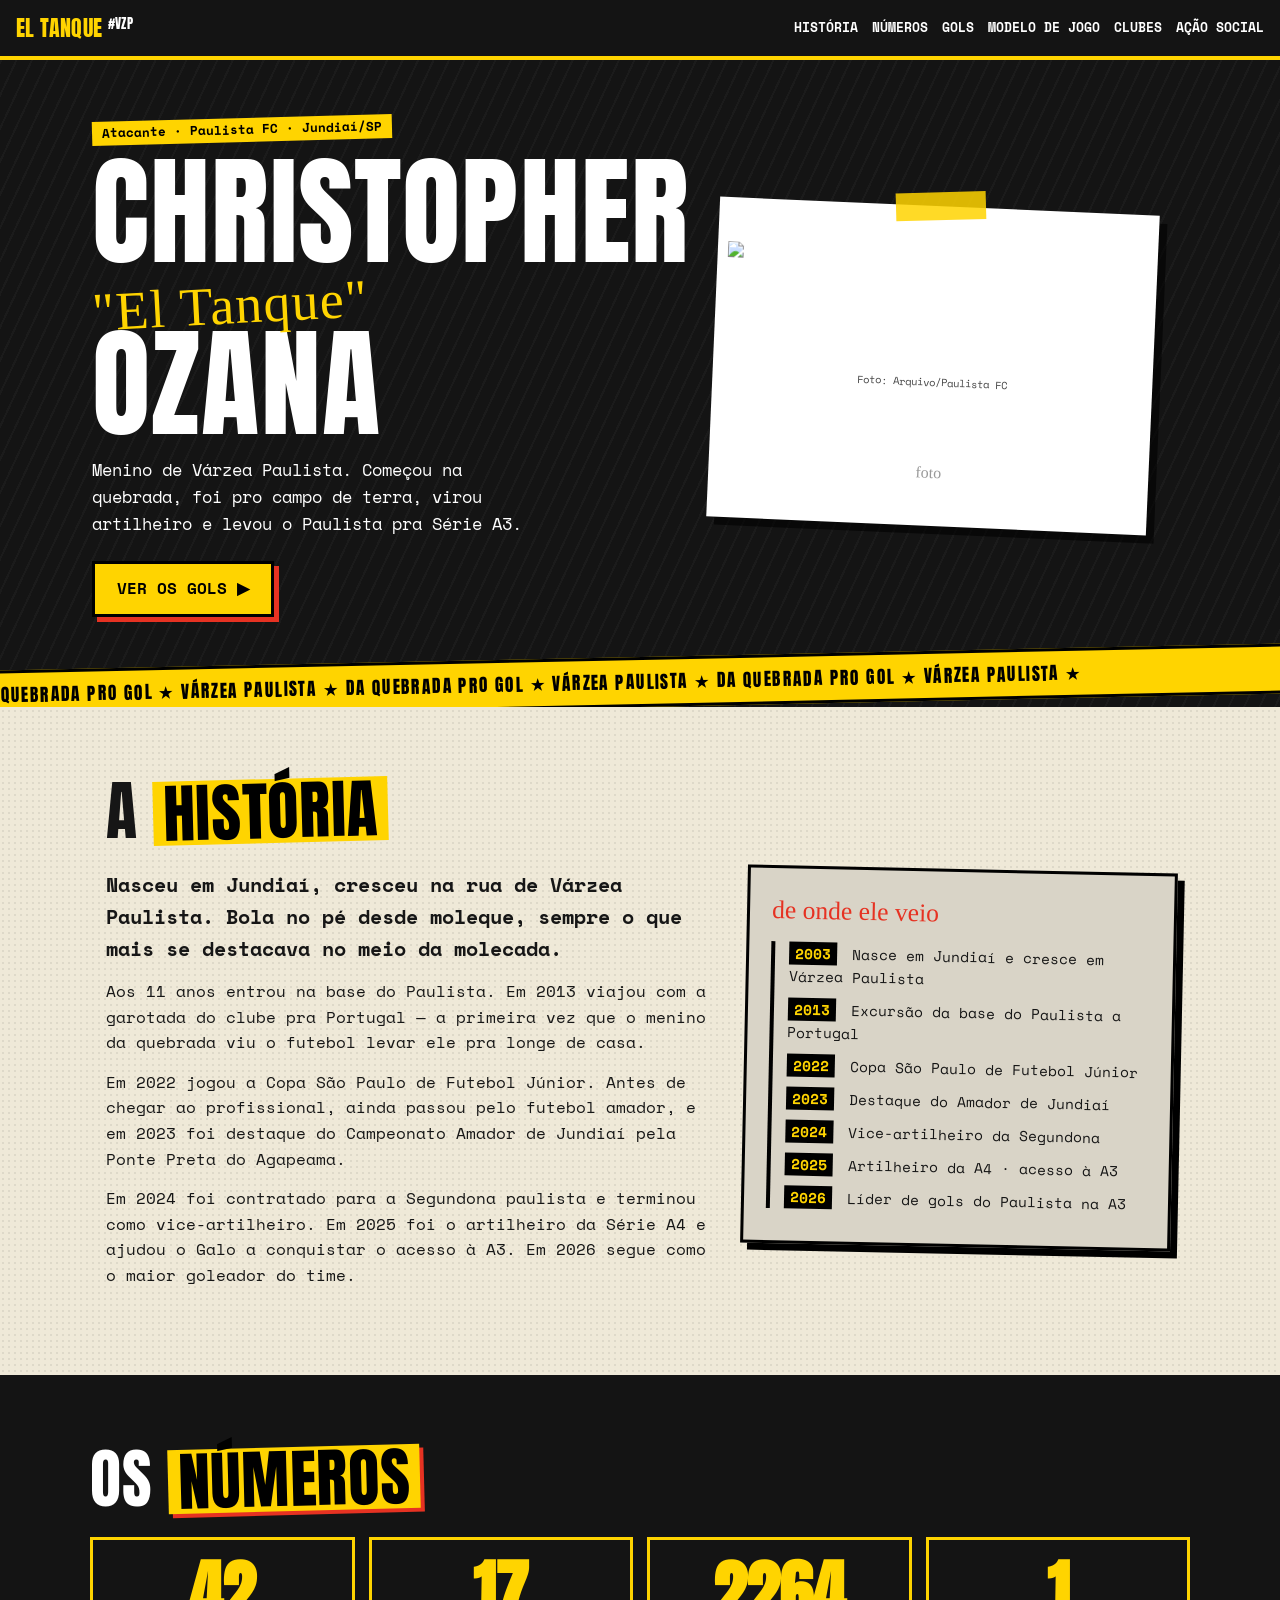
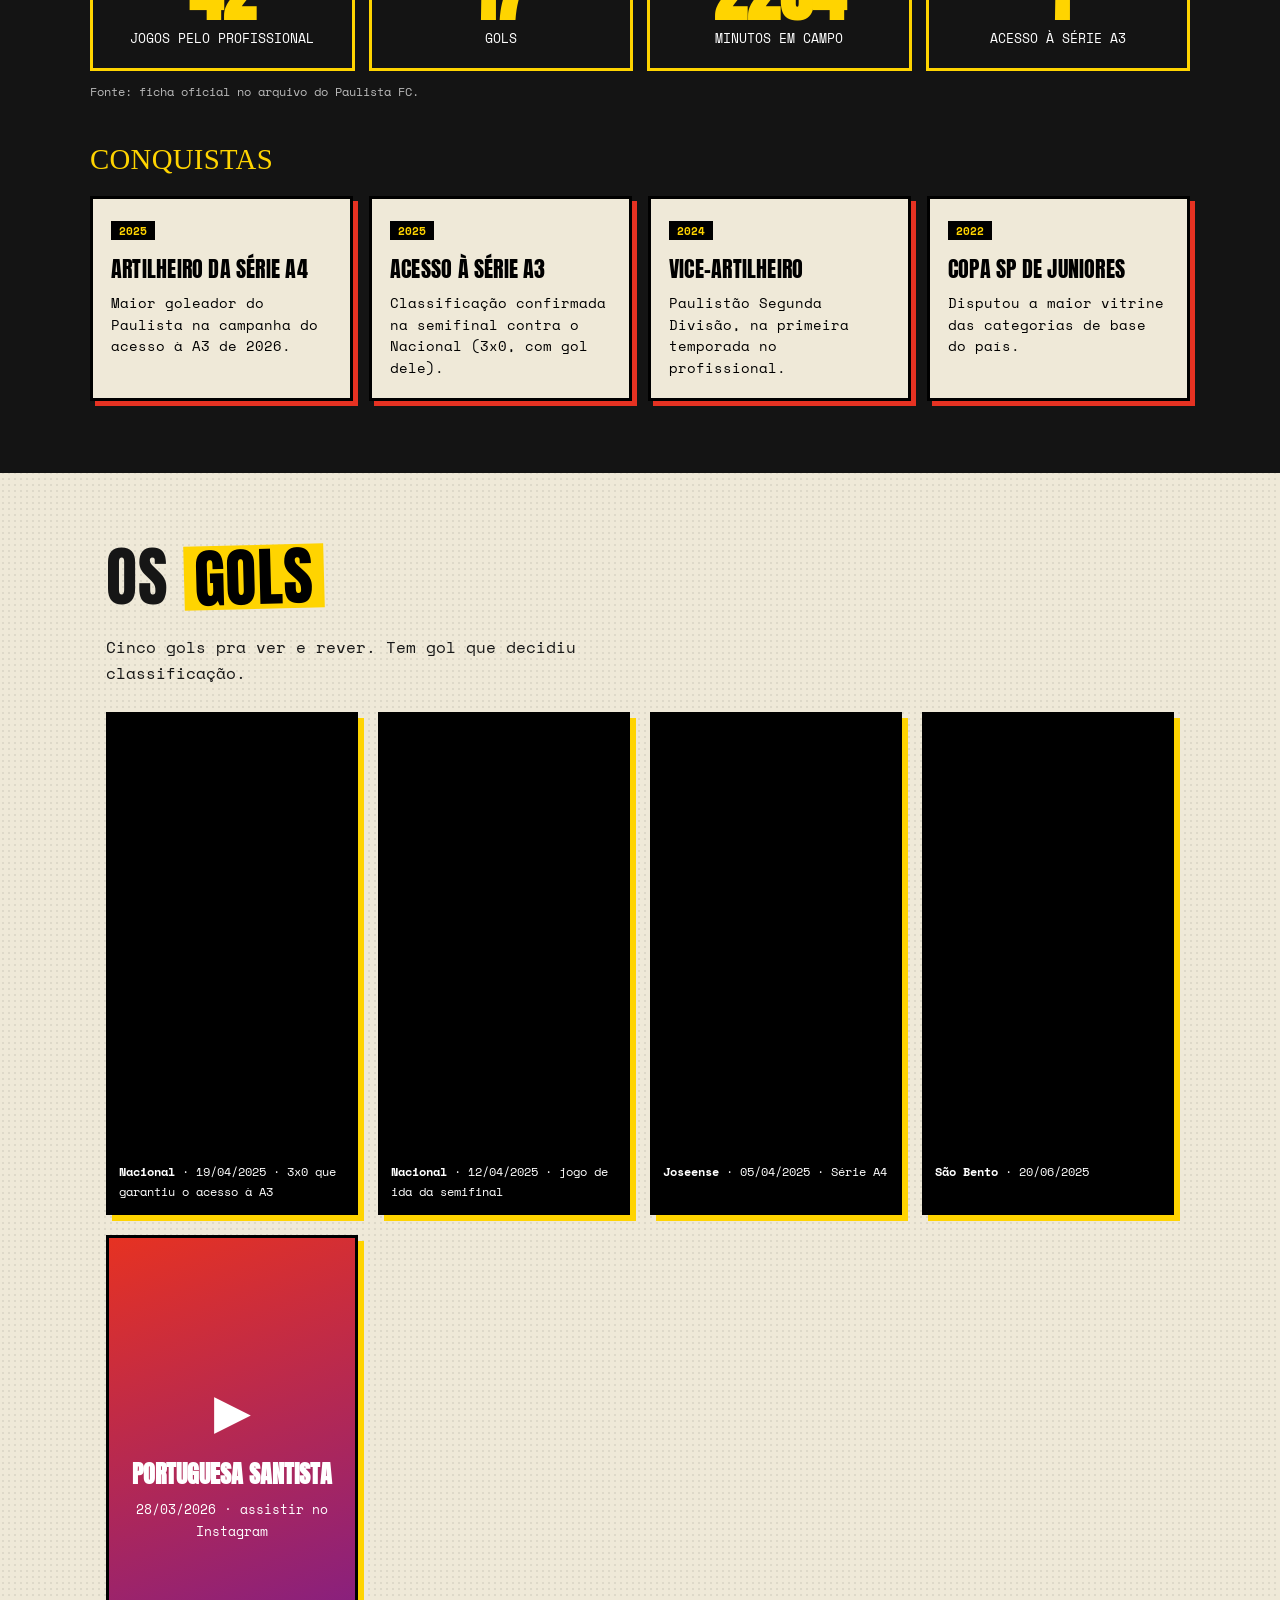
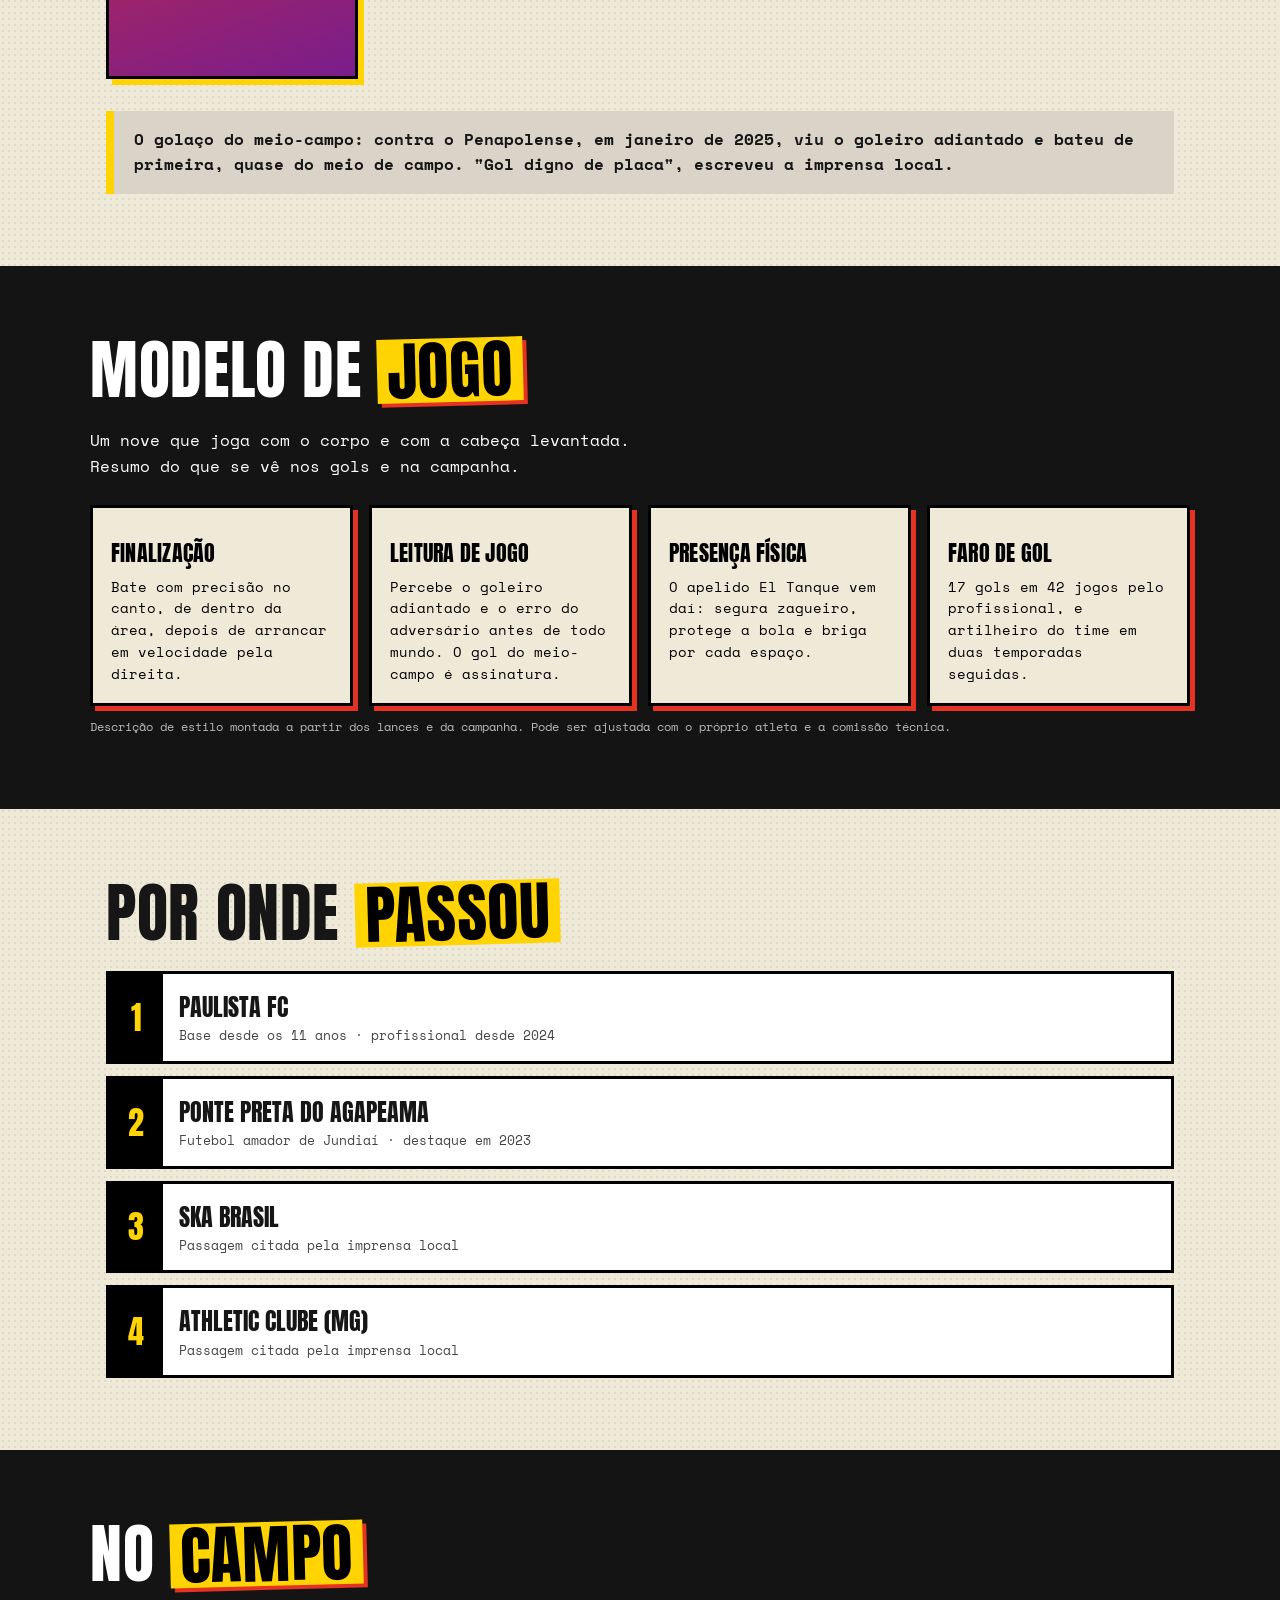
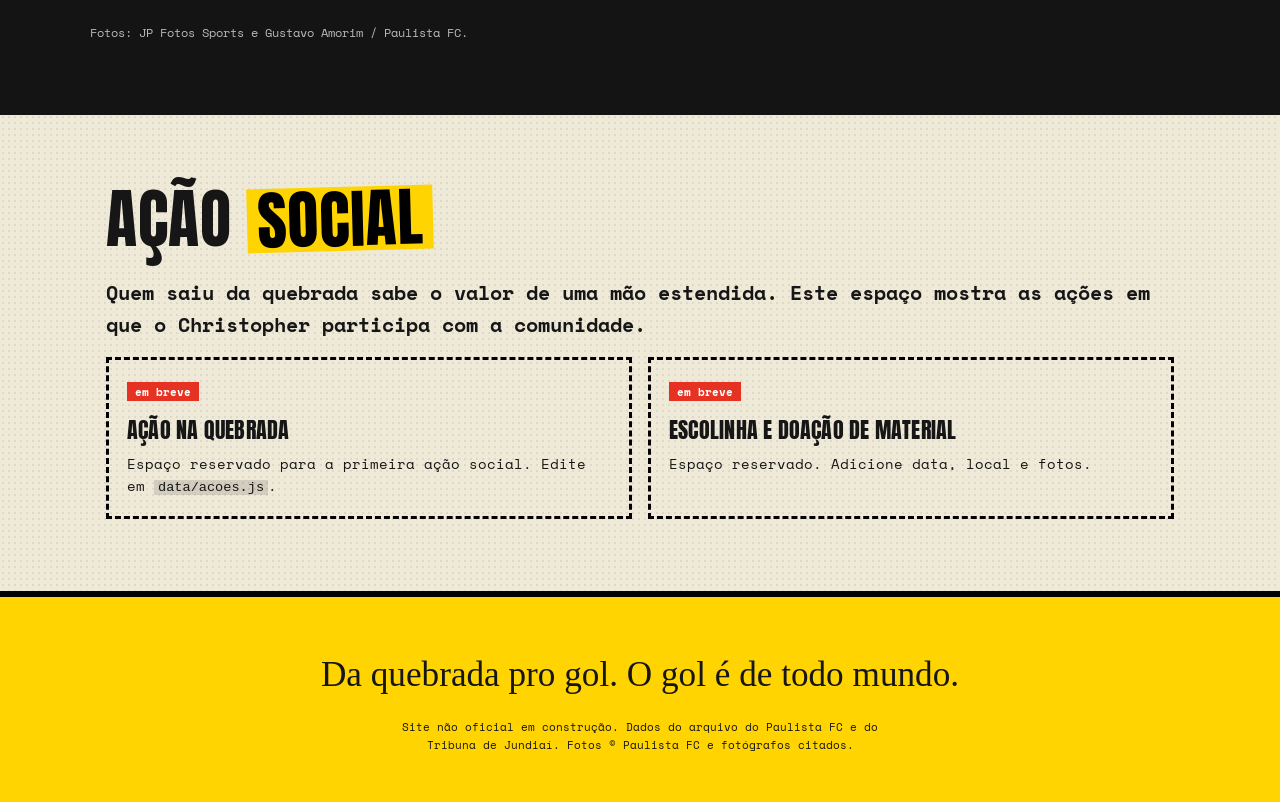
==== index.html @ 877071af "Site do Christopher El Tanque Ozana Co-Authored-By: Claude Sonnet 5.5 <noreply@anthropic.com>" ====
<!doctype html>
<html lang="pt-BR">
<head>
<meta charset="utf-8">
<meta name="viewport" content="width=device-width, initial-scale=1">
<title>Christopher "El Tanque" Ozana | Atacante do Paulista FC</title>
<meta name="description" content="Christopher Henrique Ozana, o El Tanque. Criado em Várzea Paulista, artilheiro do Paulista FC. Da quebrada pro profissional.">
<link rel="preconnect" href="https://fonts.googleapis.com">
<link rel="preconnect" href="https://fonts.gstatic.com" crossorigin>
<link href="https://fonts.googleapis.com/css2?family=Anton&family=Permanent+Marker&family=Space+Mono:wght@400;700&display=swap" rel="stylesheet">
<link rel="stylesheet" href="style.css">
</head>
<body>

<header class="nav">
  <a href="#topo" class="logo">EL TANQUE<span>#VZP</span></a>
  <nav>
    <a href="#historia">História</a>
    <a href="#numeros">Números</a>
    <a href="#gols">Gols</a>
    <a href="#jogo">Modelo de jogo</a>
    <a href="#clubes">Clubes</a>
    <a href="#social">Ação social</a>
  </nav>
</header>

<main id="topo">

<section class="hero">
  <div class="hero-txt">
    <p class="tag">Atacante · Paulista FC · Jundiaí/SP</p>
    <h1><span>Christopher</span><em>"El Tanque"</em><span>Ozana</span></h1>
    <p class="lead">Menino de Várzea Paulista. Começou na quebrada, foi pro campo de terra, virou artilheiro e levou o Paulista pra Série A3.</p>
    <a class="btn" href="#gols">Ver os gols ▶</a>
  </div>
  <figure class="hero-img">
    <img src="https://pub-e25fdf6abf634a238ada18f781b71621.r2.dev/jogadores/1785713782309-5dec1a4c38c7.webp" alt="Christopher Ozana, atacante do Paulista FC" onerror="this.closest('figure').classList.add('noimg')">
    <figcaption>Foto: Arquivo/Paulista FC</figcaption>
  </figure>
  <div class="tape" aria-hidden="true">DA QUEBRADA PRO GOL ★ VÁRZEA PAULISTA ★ DA QUEBRADA PRO GOL ★ VÁRZEA PAULISTA ★ DA QUEBRADA PRO GOL ★ VÁRZEA PAULISTA ★</div>
</section>

<section id="historia" class="sec">
  <h2>A <b>história</b></h2>
  <div class="cols">
    <div>
      <p class="big">Nasceu em Jundiaí, cresceu na rua de Várzea Paulista. Bola no pé desde moleque, sempre o que mais se destacava no meio da molecada.</p>
      <p>Aos 11 anos entrou na base do Paulista. Em 2013 viajou com a garotada do clube pra Portugal — a primeira vez que o menino da quebrada viu o futebol levar ele pra longe de casa.</p>
      <p>Em 2022 jogou a Copa São Paulo de Futebol Júnior. Antes de chegar ao profissional, ainda passou pelo futebol amador, e em 2023 foi destaque do Campeonato Amador de Jundiaí pela Ponte Preta do Agapeama.</p>
      <p>Em 2024 foi contratado para a Segundona paulista e terminou como vice-artilheiro. Em 2025 foi o artilheiro da Série A4 e ajudou o Galo a conquistar o acesso à A3. Em 2026 segue como o maior goleador do time.</p>
    </div>
    <aside class="poster">
      <p class="marker">de onde ele veio</p>
      <ul class="timeline">
        <li><b>2003</b> Nasce em Jundiaí e cresce em Várzea Paulista</li>
        <li><b>2013</b> Excursão da base do Paulista a Portugal</li>
        <li><b>2022</b> Copa São Paulo de Futebol Júnior</li>
        <li><b>2023</b> Destaque do Amador de Jundiaí</li>
        <li><b>2024</b> Vice-artilheiro da Segundona</li>
        <li><b>2025</b> Artilheiro da A4 · acesso à A3</li>
        <li><b>2026</b> Líder de gols do Paulista na A3</li>
      </ul>
    </aside>
  </div>
</section>

<section id="numeros" class="sec dark">
  <h2>Os <b>números</b></h2>
  <div class="stats">
    <div><strong data-n="42">0</strong><span>jogos pelo profissional</span></div>
    <div><strong data-n="17">0</strong><span>gols</span></div>
    <div><strong data-n="2264">0</strong><span>minutos em campo</span></div>
    <div><strong data-n="1">0</strong><span>acesso à Série A3</span></div>
  </div>
  <p class="note">Fonte: ficha oficial no arquivo do Paulista FC.</p>

  <h3 class="marker">conquistas</h3>
  <div class="cards">
    <article><span>2025</span><h4>Artilheiro da Série A4</h4><p>Maior goleador do Paulista na campanha do acesso à A3 de 2026.</p></article>
    <article><span>2025</span><h4>Acesso à Série A3</h4><p>Classificação confirmada na semifinal contra o Nacional (3x0, com gol dele).</p></article>
    <article><span>2024</span><h4>Vice-artilheiro</h4><p>Paulistão Segunda Divisão, na primeira temporada no profissional.</p></article>
    <article><span>2022</span><h4>Copa SP de Juniores</h4><p>Disputou a maior vitrine das categorias de base do país.</p></article>
  </div>
</section>

<section id="gols" class="sec">
  <h2>Os <b>gols</b></h2>
  <p class="lead2">Cinco gols pra ver e rever. Tem gol que decidiu classificação.</p>
  <div class="videos">
    <figure>
      <iframe loading="lazy" src="https://www.youtube.com/embed/M0bZu6ocF3g" title="Gol contra o Nacional, 19/04/2025" allowfullscreen></iframe>
      <figcaption><b>Nacional</b> · 19/04/2025 · 3x0 que garantiu o acesso à A3</figcaption>
    </figure>
    <figure>
      <iframe loading="lazy" src="https://www.youtube.com/embed/mgtYVwBzPWA" title="Gol contra o Nacional, 12/04/2025" allowfullscreen></iframe>
      <figcaption><b>Nacional</b> · 12/04/2025 · jogo de ida da semifinal</figcaption>
    </figure>
    <figure>
      <iframe loading="lazy" src="https://www.youtube.com/embed/tUDn3QRbugE" title="Gol contra a Joseense, 05/04/2025" allowfullscreen></iframe>
      <figcaption><b>Joseense</b> · 05/04/2025 · Série A4</figcaption>
    </figure>
    <figure>
      <iframe loading="lazy" src="https://www.youtube.com/embed/wxUTvQVBBzQ" title="Gol contra o São Bento, 20/06/2025" allowfullscreen></iframe>
      <figcaption><b>São Bento</b> · 20/06/2025</figcaption>
    </figure>
    <figure class="ig">
      <a href="https://www.instagram.com/reel/DWcgoNxDhDr/" target="_blank" rel="noopener">
        <span>▶</span>
        <b>Portuguesa Santista</b>
        <small>28/03/2026 · assistir no Instagram</small>
      </a>
    </figure>
  </div>
  <blockquote>O golaço do meio-campo: contra o Penapolense, em janeiro de 2025, viu o goleiro adiantado e bateu de primeira, quase do meio de campo. "Gol digno de placa", escreveu a imprensa local.</blockquote>
</section>

<section id="jogo" class="sec dark">
  <h2>Modelo de <b>jogo</b></h2>
  <p class="lead2">Um nove que joga com o corpo e com a cabeça levantada. Resumo do que se vê nos gols e na campanha.</p>
  <div class="cards four">
    <article><h4>Finalização</h4><p>Bate com precisão no canto, de dentro da área, depois de arrancar em velocidade pela direita.</p></article>
    <article><h4>Leitura de jogo</h4><p>Percebe o goleiro adiantado e o erro do adversário antes de todo mundo. O gol do meio-campo é assinatura.</p></article>
    <article><h4>Presença física</h4><p>O apelido El Tanque vem daí: segura zagueiro, protege a bola e briga por cada espaço.</p></article>
    <article><h4>Faro de gol</h4><p>17 gols em 42 jogos pelo profissional, e artilheiro do time em duas temporadas seguidas.</p></article>
  </div>
  <p class="note">Descrição de estilo montada a partir dos lances e da campanha. Pode ser ajustada com o próprio atleta e a comissão técnica.</p>
</section>

<section id="clubes" class="sec">
  <h2>Por onde <b>passou</b></h2>
  <ol class="clubs">
    <li><b>Paulista FC</b><span>Base desde os 11 anos · profissional desde 2024</span></li>
    <li><b>Ponte Preta do Agapeama</b><span>Futebol amador de Jundiaí · destaque em 2023</span></li>
    <li><b>SKA Brasil</b><span>Passagem citada pela imprensa local</span></li>
    <li><b>Athletic Clube (MG)</b><span>Passagem citada pela imprensa local</span></li>
  </ol>
</section>

<section id="galeria" class="sec dark">
  <h2>No <b>campo</b></h2>
  <div class="gallery" id="gallery"></div>
  <p class="note">Fotos: JP Fotos Sports e Gustavo Amorim / Paulista FC.</p>
</section>

<section id="social" class="sec">
  <h2>Ação <b>social</b></h2>
  <p class="big">Quem saiu da quebrada sabe o valor de uma mão estendida. Este espaço mostra as ações em que o Christopher participa com a comunidade.</p>
  <div class="cards" id="social-list">
    <article class="empty"><span>em breve</span><h4>Ação na quebrada</h4><p>Espaço reservado para a primeira ação social. Edite em <code>data/acoes.js</code>.</p></article>
    <article class="empty"><span>em breve</span><h4>Escolinha e doação de material</h4><p>Espaço reservado. Adicione data, local e fotos.</p></article>
  </div>
</section>

</main>

<footer>
  <p class="marker">Da quebrada pro gol. O gol é de todo mundo.</p>
  <small>Site não oficial em construção. Dados do arquivo do Paulista FC e do Tribuna de Jundiaí. Fotos © Paulista FC e fotógrafos citados.</small>
</footer>

<script src="data/acoes.js"></script>
<script src="script.js"></script>
</body>
</html>
---- style.css ----
:root{--asfalto:#141414;--concreto:#d9d4c7;--amarelo:#ffd400;--vermelho:#e63222;--papel:#efe9d8;--tx:#161616}
*{box-sizing:border-box;margin:0}
html{scroll-behavior:smooth}
body{font-family:'Space Mono',monospace;background:var(--papel);color:var(--tx);line-height:1.6;font-size:16px;
 background-image:radial-gradient(rgba(0,0,0,.07) 1px,transparent 1px);background-size:6px 6px}
img{max-width:100%;display:block}
a{color:inherit}
h1,h2,h3,h4,.logo{font-family:'Anton',sans-serif;text-transform:uppercase;font-weight:400;letter-spacing:.01em}
.marker{font-family:'Permanent Marker',cursive}

.nav{position:sticky;top:0;z-index:10;display:flex;justify-content:space-between;align-items:center;gap:12px;
 background:var(--asfalto);color:var(--amarelo);padding:10px 16px;border-bottom:4px solid var(--amarelo);flex-wrap:wrap}
.logo{font-size:1.4rem;text-decoration:none}
.logo span{color:#fff;font-size:.8rem;margin-left:6px;vertical-align:super}
.nav nav{display:flex;gap:14px;flex-wrap:wrap}
.nav nav a{color:#fff;text-decoration:none;font-size:.8rem;text-transform:uppercase;font-weight:700}
.nav nav a:hover{color:var(--amarelo)}

.hero{position:relative;background:var(--asfalto);color:#fff;display:grid;grid-template-columns:1.1fr .9fr;gap:24px;
 padding:56px 16px 90px;overflow:hidden;
 background-image:repeating-linear-gradient(115deg,rgba(255,255,255,.03) 0 2px,transparent 2px 14px)}
.hero-txt{align-self:center;max-width:640px;margin-left:auto}
.tag{background:var(--amarelo);color:#000;display:inline-block;padding:2px 10px;font-weight:700;font-size:.8rem;transform:rotate(-1.5deg);margin-bottom:14px}
.hero h1{display:flex;flex-direction:column;line-height:.92;font-size:clamp(3rem,10vw,7.5rem)}
.hero h1 em{font-family:'Permanent Marker',cursive;font-style:normal;color:var(--amarelo);font-size:.45em;text-transform:none;transform:rotate(-3deg);margin:6px 0}
.lead{margin:18px 0 24px;font-size:1.05rem;max-width:46ch}
.btn{display:inline-block;background:var(--amarelo);color:#000;padding:12px 22px;font-weight:700;text-decoration:none;
 text-transform:uppercase;border:3px solid #000;box-shadow:5px 5px 0 var(--vermelho);transition:.15s}
.btn:hover{transform:translate(3px,3px);box-shadow:2px 2px 0 var(--vermelho)}
.hero-img{align-self:center;margin-right:auto;max-width:440px;background:#fff;padding:10px 10px 6px;transform:rotate(2.5deg);box-shadow:8px 8px 0 rgba(0,0,0,.6);position:relative}
.hero-img::before{content:"";position:absolute;top:-14px;left:40%;width:90px;height:28px;background:rgba(255,212,0,.85);transform:rotate(-4deg)}
.hero-img img{width:100%;filter:contrast(1.08) saturate(1.05)}
.hero-img figcaption{color:#444;font-size:.65rem;padding-top:4px}
.hero-img.noimg{min-height:320px;display:grid;place-items:center}
.hero-img.noimg::after{content:"foto";font-family:'Permanent Marker';color:#999}
.tape{position:absolute;bottom:0;left:-2%;width:104%;background:var(--amarelo);color:#000;font-family:'Anton';
 white-space:nowrap;overflow:hidden;padding:8px 0;transform:rotate(-1.2deg);font-size:1.1rem;letter-spacing:.08em;border-block:3px solid #000}

.sec{padding:72px 16px;max-width:1100px;margin:auto}
.sec.dark{max-width:none;background:var(--asfalto);color:#fff;padding-inline:max(16px,calc((100% - 1100px)/2))}
.sec h2{font-size:clamp(2.2rem,6vw,4rem);margin-bottom:26px;line-height:1}
.sec h2 b{font-weight:400;background:var(--amarelo);color:#000;padding:0 10px;display:inline-block;transform:rotate(-1.5deg)}
.sec.dark h2 b{box-shadow:4px 4px 0 var(--vermelho)}
.cols{display:grid;grid-template-columns:1.4fr 1fr;gap:36px}
.cols p{margin-bottom:14px}
.big{font-size:1.25rem;font-weight:700;margin-bottom:16px}
.lead2{margin-bottom:26px;max-width:60ch}
.poster{background:var(--concreto);padding:22px;border:3px solid #000;box-shadow:7px 7px 0 #000;transform:rotate(1.2deg);align-self:start}
.poster .marker{font-size:1.6rem;margin-bottom:10px;color:var(--vermelho)}
.timeline{list-style:none;padding:0;border-left:4px solid #000;padding-left:14px}
.timeline li{margin-bottom:10px;font-size:.9rem}
.timeline b{display:inline-block;background:#000;color:var(--amarelo);padding:0 6px;margin-right:6px}

.stats{display:grid;grid-template-columns:repeat(4,1fr);gap:14px}
.stats div{border:3px solid var(--amarelo);padding:18px;text-align:center}
.stats strong{display:block;font-family:'Anton';font-size:clamp(2.4rem,6vw,4.2rem);color:var(--amarelo);line-height:1}
.stats span{font-size:.8rem;text-transform:uppercase}
.note{font-size:.72rem;opacity:.7;margin-top:12px}
.dark h3.marker{font-size:1.8rem;margin:34px 0 14px;color:var(--amarelo)}
.cards{display:grid;grid-template-columns:repeat(auto-fit,minmax(220px,1fr));gap:16px}
.cards article{background:var(--papel);color:#000;padding:18px;border:3px solid #000;box-shadow:5px 5px 0 var(--vermelho)}
.cards article span{background:#000;color:var(--amarelo);font-size:.7rem;padding:1px 8px;font-weight:700}
.cards h4{font-size:1.35rem;margin:10px 0 6px}
.cards p{font-size:.85rem}
.cards article.empty{background:transparent;border-style:dashed;box-shadow:none;color:inherit}
.cards article.empty span{background:var(--vermelho);color:#fff}
code{background:rgba(0,0,0,.12);padding:0 4px}

.videos{display:grid;grid-template-columns:repeat(auto-fill,minmax(230px,1fr));gap:20px}
.videos figure{background:#000;color:#fff;border:3px solid #000;box-shadow:6px 6px 0 var(--amarelo)}
.videos iframe{width:100%;aspect-ratio:9/16;border:0;display:block}
.videos figcaption{padding:10px;font-size:.78rem}
.videos .ig a{display:flex;flex-direction:column;justify-content:center;align-items:center;text-align:center;gap:6px;
 aspect-ratio:9/16;text-decoration:none;background:linear-gradient(160deg,var(--vermelho),#7a1d8c);padding:16px}
.videos .ig span{font-size:3rem}
.videos .ig b{font-family:'Anton';font-size:1.5rem;text-transform:uppercase}
blockquote{margin-top:32px;border-left:8px solid var(--amarelo);background:var(--concreto);padding:16px 20px;font-weight:700}

.clubs{list-style:none;padding:0;counter-reset:c;display:grid;gap:12px}
.clubs li{counter-increment:c;display:flex;flex-direction:column;border:3px solid #000;padding:14px 16px 14px 70px;position:relative;background:#fff}
.clubs li::before{content:counter(c);position:absolute;left:0;top:0;bottom:0;width:54px;background:#000;color:var(--amarelo);
 font-family:'Anton';font-size:2rem;display:grid;place-items:center}
.clubs b{font-family:'Anton';font-size:1.5rem;text-transform:uppercase;font-weight:400}
.clubs span{font-size:.8rem;color:#444}

.gallery{columns:3 220px;column-gap:14px}
.gallery figure{break-inside:avoid;margin-bottom:14px;background:#fff;padding:8px;box-shadow:5px 5px 0 var(--amarelo)}
.gallery figure:nth-child(odd){transform:rotate(-1deg)}
.gallery figure:nth-child(even){transform:rotate(1deg)}
.gallery img{width:100%}

footer{background:var(--amarelo);text-align:center;padding:50px 16px;border-top:6px solid #000}
footer .marker{font-size:clamp(1.3rem,4vw,2.2rem);margin-bottom:14px}
footer small{display:block;max-width:70ch;margin:auto;font-size:.7rem}

@media(max-width:800px){
 .hero{grid-template-columns:1fr;padding-top:36px}
 .hero-txt{margin:0}
 .hero-img{margin:0 auto;max-width:320px}
 .cols{grid-template-columns:1fr}
 .stats{grid-template-columns:1fr 1fr}
}
@media(prefers-reduced-motion:reduce){html{scroll-behavior:auto}.btn{transition:none}}
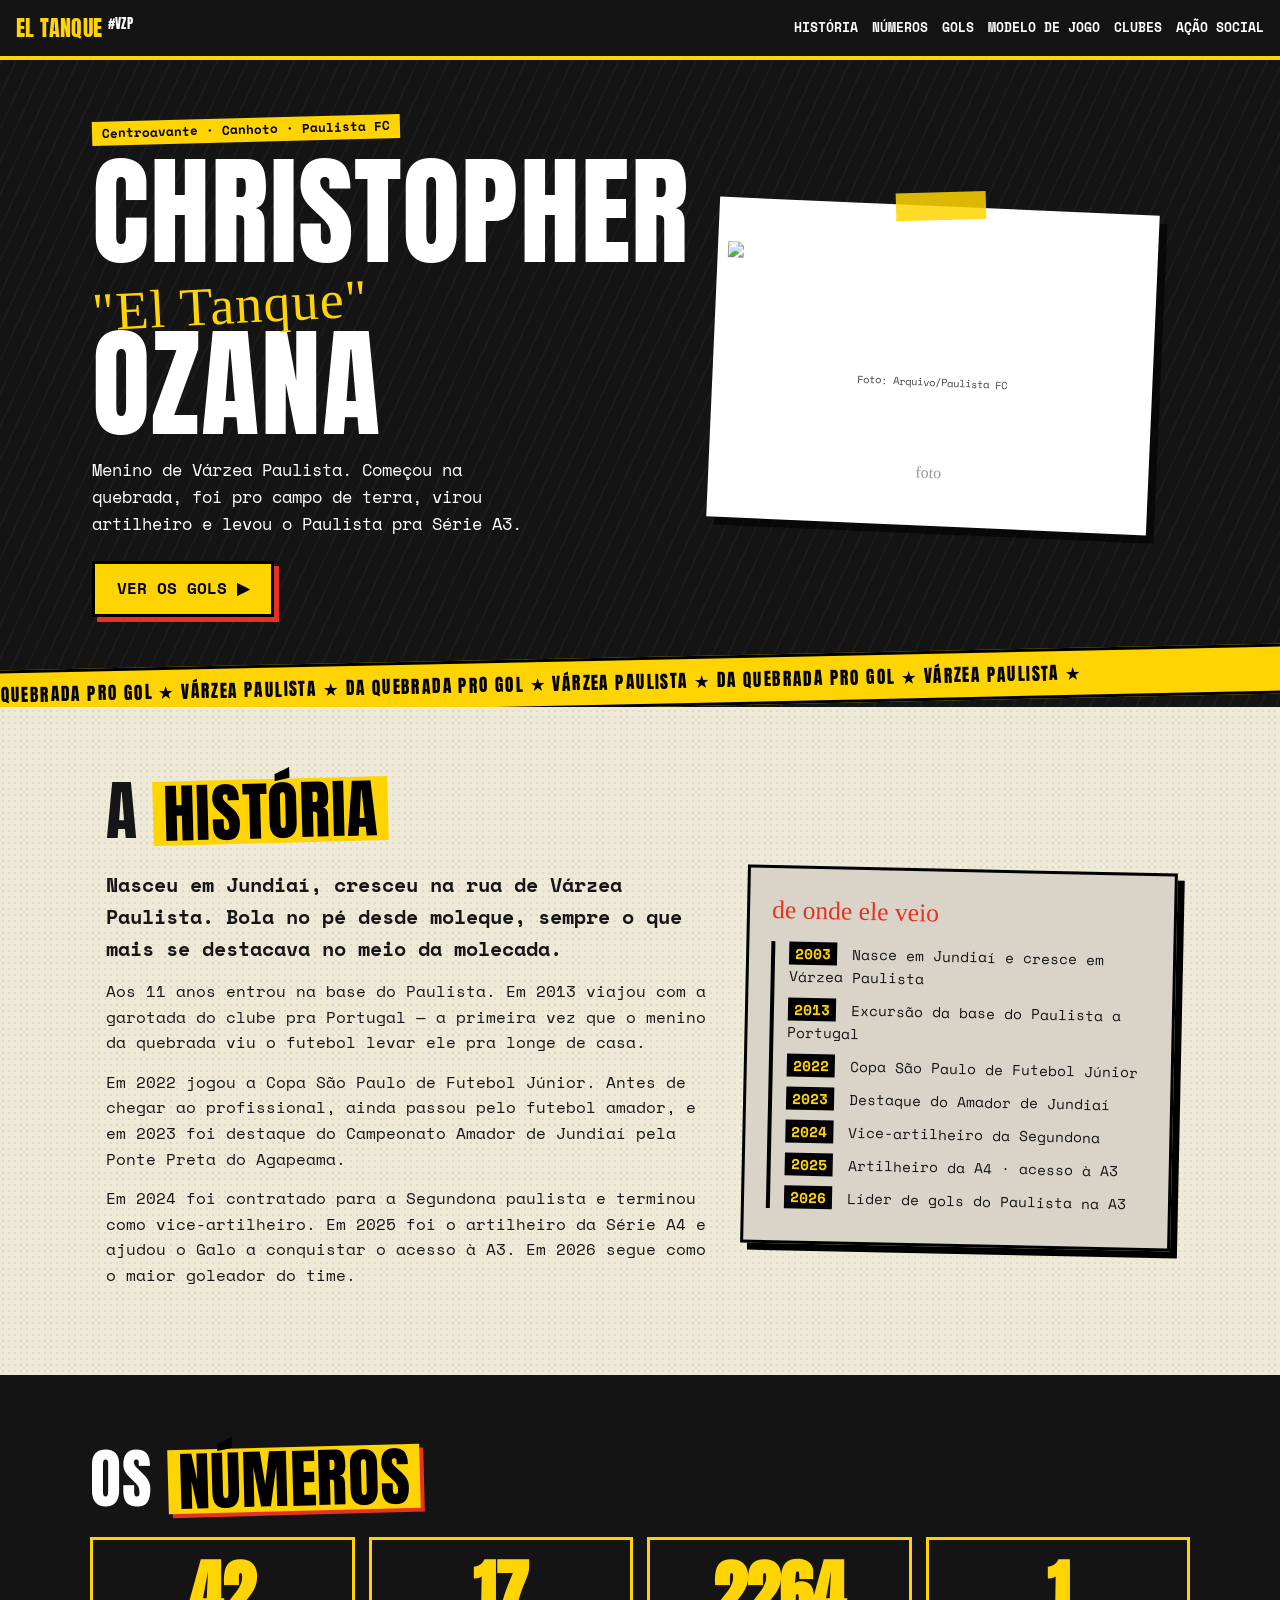
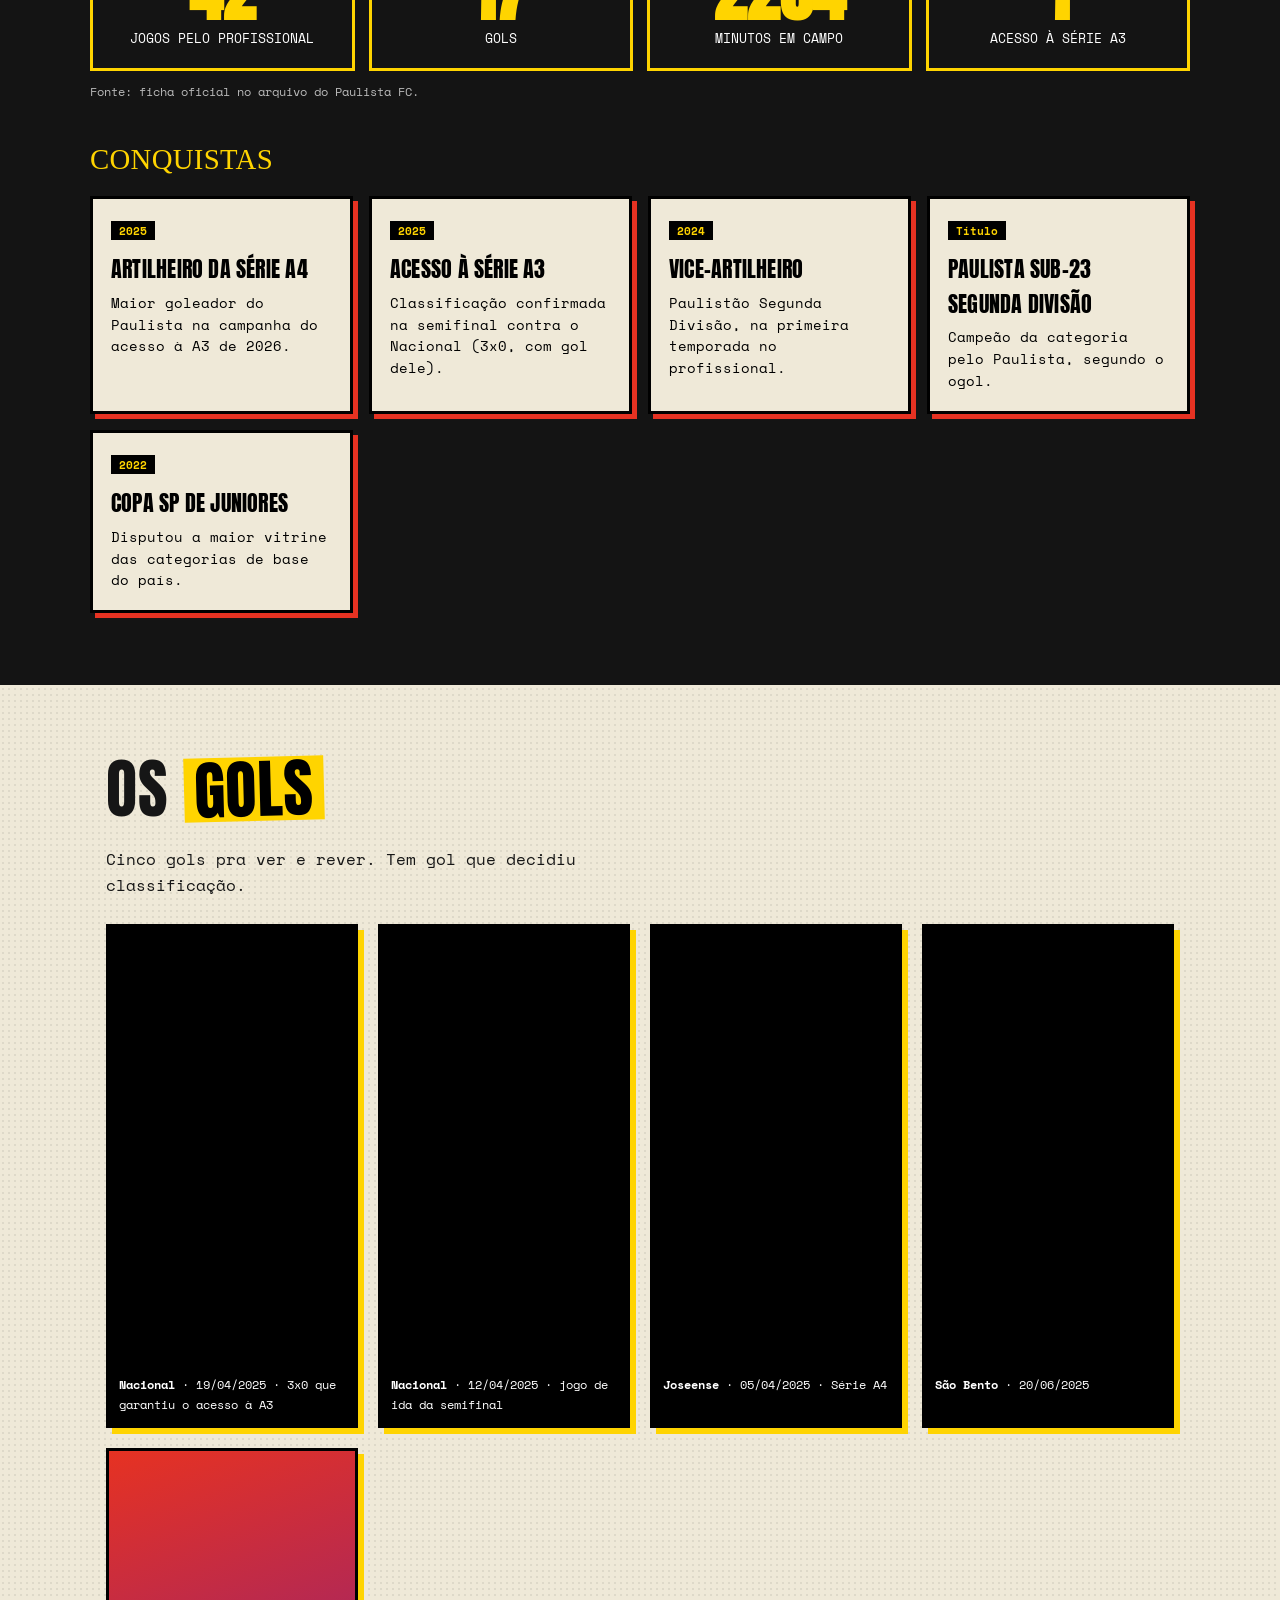
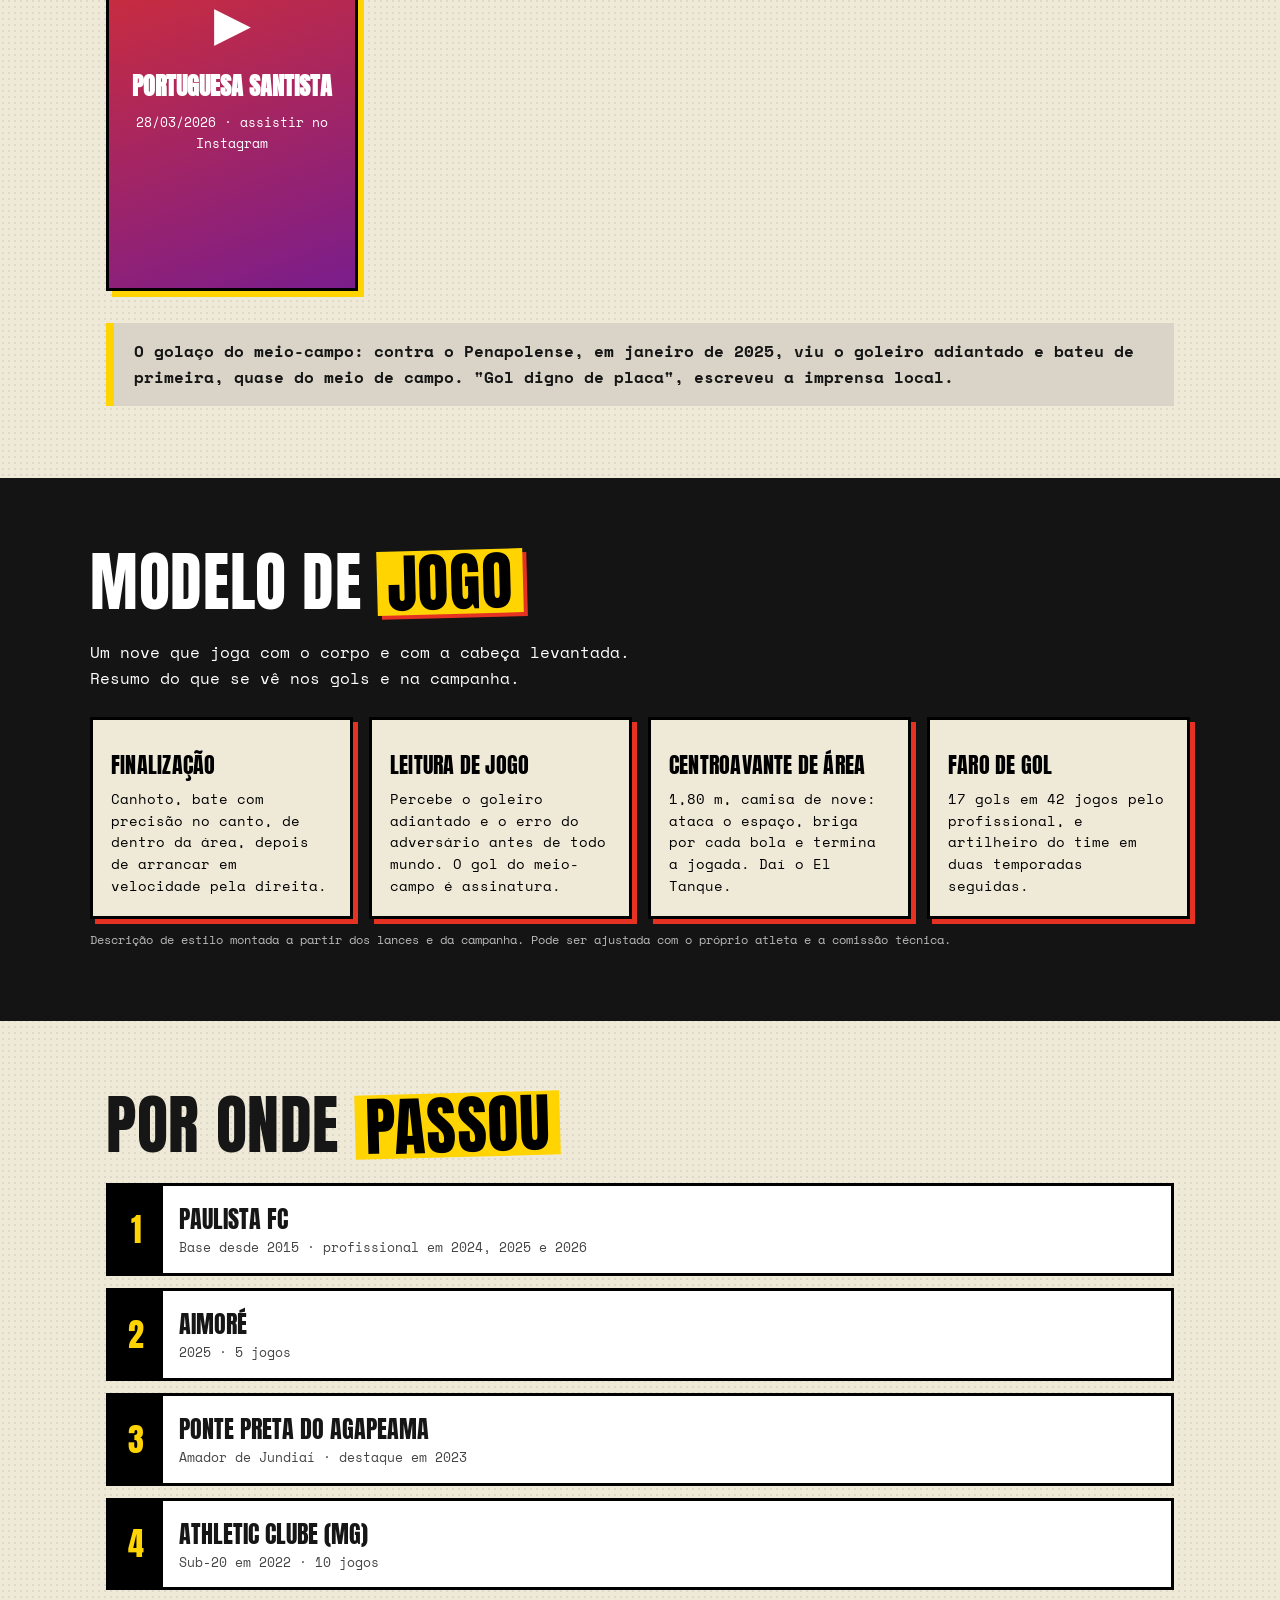
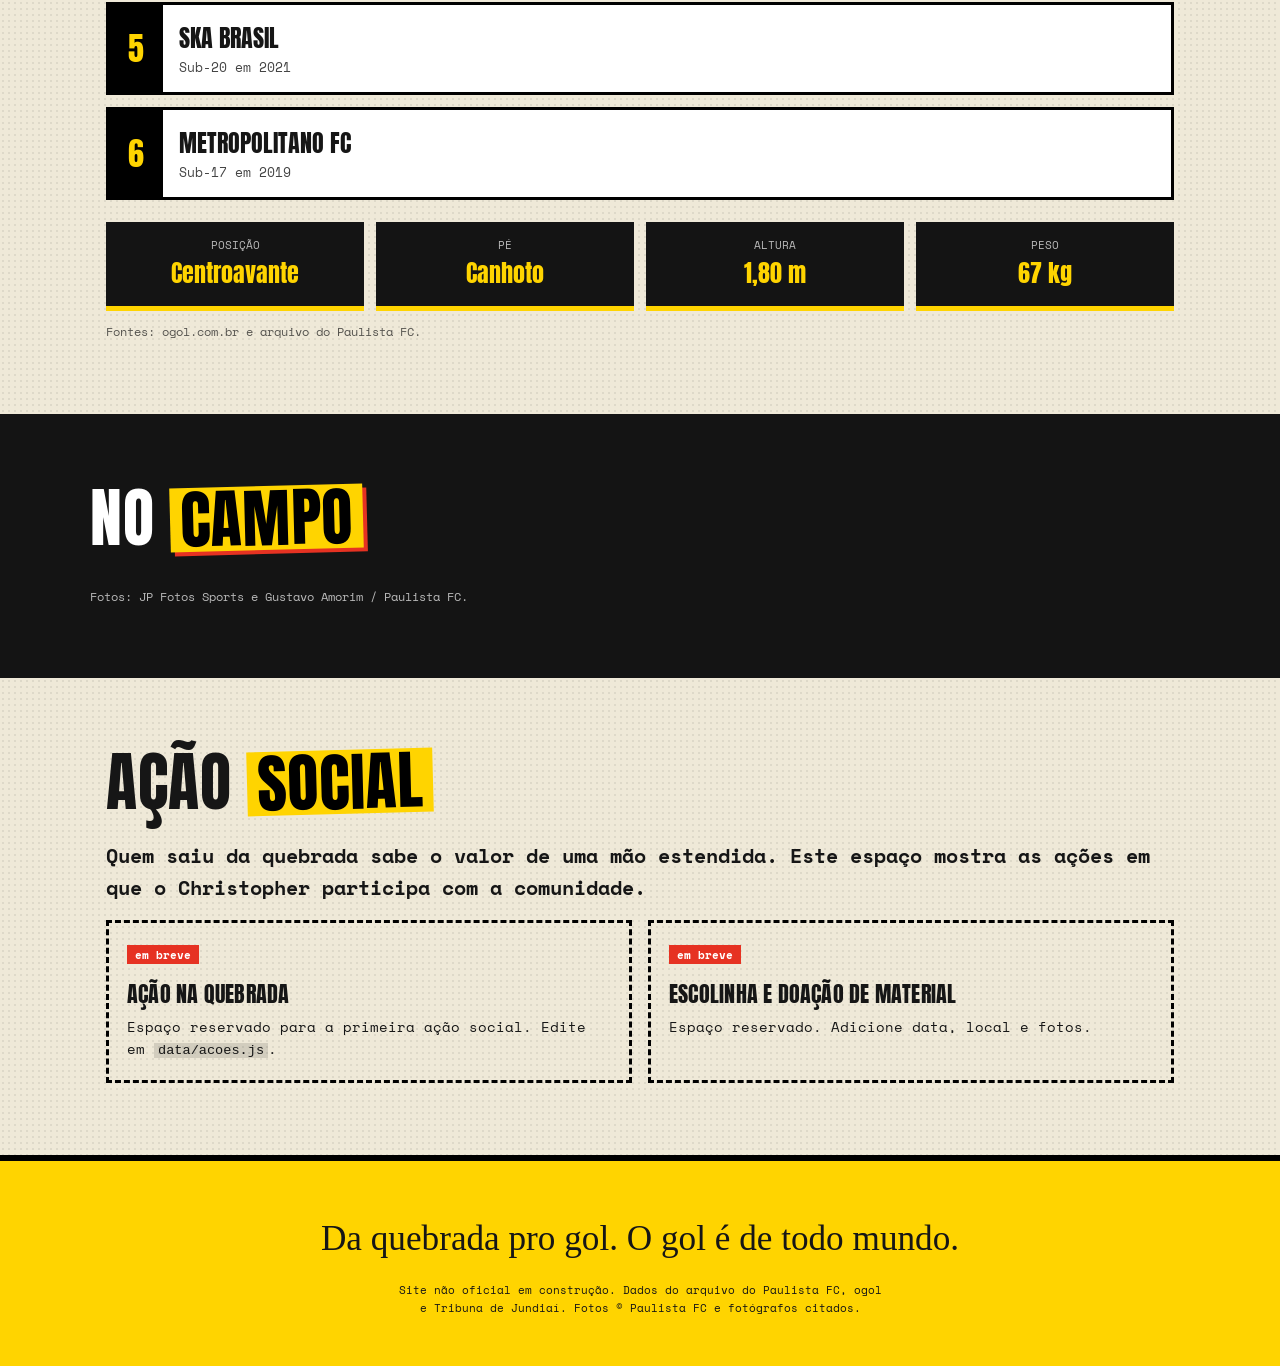
==== commit 5668103b: "Adiciona dados do ogol: clubes, ficha técnica e título Sub-23 Co-Authored-By: Claude Sonnet 5.5 <nor" ====
--- a/index.html
+++ b/index.html
@@ -28,7 +28,7 @@
 
 <section class="hero">
   <div class="hero-txt">
-    <p class="tag">Atacante · Paulista FC · Jundiaí/SP</p>
+    <p class="tag">Centroavante · Canhoto · Paulista FC</p>
     <h1><span>Christopher</span><em>"El Tanque"</em><span>Ozana</span></h1>
     <p class="lead">Menino de Várzea Paulista. Começou na quebrada, foi pro campo de terra, virou artilheiro e levou o Paulista pra Série A3.</p>
     <a class="btn" href="#gols">Ver os gols ▶</a>
@@ -79,6 +79,7 @@
     <article><span>2025</span><h4>Artilheiro da Série A4</h4><p>Maior goleador do Paulista na campanha do acesso à A3 de 2026.</p></article>
     <article><span>2025</span><h4>Acesso à Série A3</h4><p>Classificação confirmada na semifinal contra o Nacional (3x0, com gol dele).</p></article>
     <article><span>2024</span><h4>Vice-artilheiro</h4><p>Paulistão Segunda Divisão, na primeira temporada no profissional.</p></article>
+    <article><span>Título</span><h4>Paulista Sub-23 Segunda Divisão</h4><p>Campeão da categoria pelo Paulista, segundo o ogol.</p></article>
     <article><span>2022</span><h4>Copa SP de Juniores</h4><p>Disputou a maior vitrine das categorias de base do país.</p></article>
   </div>
 </section>
@@ -118,9 +119,9 @@
   <h2>Modelo de <b>jogo</b></h2>
   <p class="lead2">Um nove que joga com o corpo e com a cabeça levantada. Resumo do que se vê nos gols e na campanha.</p>
   <div class="cards four">
-    <article><h4>Finalização</h4><p>Bate com precisão no canto, de dentro da área, depois de arrancar em velocidade pela direita.</p></article>
+    <article><h4>Finalização</h4><p>Canhoto, bate com precisão no canto, de dentro da área, depois de arrancar em velocidade pela direita.</p></article>
     <article><h4>Leitura de jogo</h4><p>Percebe o goleiro adiantado e o erro do adversário antes de todo mundo. O gol do meio-campo é assinatura.</p></article>
-    <article><h4>Presença física</h4><p>O apelido El Tanque vem daí: segura zagueiro, protege a bola e briga por cada espaço.</p></article>
+    <article><h4>Centroavante de área</h4><p>1,80 m, camisa de nove: ataca o espaço, briga por cada bola e termina a jogada. Daí o El Tanque.</p></article>
     <article><h4>Faro de gol</h4><p>17 gols em 42 jogos pelo profissional, e artilheiro do time em duas temporadas seguidas.</p></article>
   </div>
   <p class="note">Descrição de estilo montada a partir dos lances e da campanha. Pode ser ajustada com o próprio atleta e a comissão técnica.</p>
@@ -129,11 +130,20 @@
 <section id="clubes" class="sec">
   <h2>Por onde <b>passou</b></h2>
   <ol class="clubs">
-    <li><b>Paulista FC</b><span>Base desde os 11 anos · profissional desde 2024</span></li>
-    <li><b>Ponte Preta do Agapeama</b><span>Futebol amador de Jundiaí · destaque em 2023</span></li>
-    <li><b>SKA Brasil</b><span>Passagem citada pela imprensa local</span></li>
-    <li><b>Athletic Clube (MG)</b><span>Passagem citada pela imprensa local</span></li>
+    <li><b>Paulista FC</b><span>Base desde 2015 · profissional em 2024, 2025 e 2026</span></li>
+    <li><b>Aimoré</b><span>2025 · 5 jogos</span></li>
+    <li><b>Ponte Preta do Agapeama</b><span>Amador de Jundiaí · destaque em 2023</span></li>
+    <li><b>Athletic Clube (MG)</b><span>Sub-20 em 2022 · 10 jogos</span></li>
+    <li><b>SKA Brasil</b><span>Sub-20 em 2021</span></li>
+    <li><b>Metropolitano FC</b><span>Sub-17 em 2019</span></li>
   </ol>
+  <div class="ficha">
+    <div><small>Posição</small><b>Centroavante</b></div>
+    <div><small>Pé</small><b>Canhoto</b></div>
+    <div><small>Altura</small><b>1,80 m</b></div>
+    <div><small>Peso</small><b>67 kg</b></div>
+  </div>
+  <p class="note">Fontes: ogol.com.br e arquivo do Paulista FC.</p>
 </section>
 
 <section id="galeria" class="sec dark">
@@ -155,7 +165,7 @@
 
 <footer>
   <p class="marker">Da quebrada pro gol. O gol é de todo mundo.</p>
-  <small>Site não oficial em construção. Dados do arquivo do Paulista FC e do Tribuna de Jundiaí. Fotos © Paulista FC e fotógrafos citados.</small>
+  <small>Site não oficial em construção. Dados do arquivo do Paulista FC, ogol e Tribuna de Jundiaí. Fotos © Paulista FC e fotógrafos citados.</small>
 </footer>
 
 <script src="data/acoes.js"></script>
--- a/style.css
+++ b/style.css
@@ -101,3 +101,9 @@
  .stats{grid-template-columns:1fr 1fr}
 }
 @media(prefers-reduced-motion:reduce){html{scroll-behavior:auto}.btn{transition:none}}
+
+.ficha{display:grid;grid-template-columns:repeat(4,1fr);gap:12px;margin-top:22px}
+.ficha div{background:var(--asfalto);color:#fff;padding:14px;text-align:center;border-bottom:5px solid var(--amarelo)}
+.ficha small{display:block;font-size:.7rem;text-transform:uppercase;opacity:.7}
+.ficha b{font-family:"Anton";font-weight:400;font-size:1.5rem;color:var(--amarelo)}
+@media(max-width:800px){.ficha{grid-template-columns:1fr 1fr}}
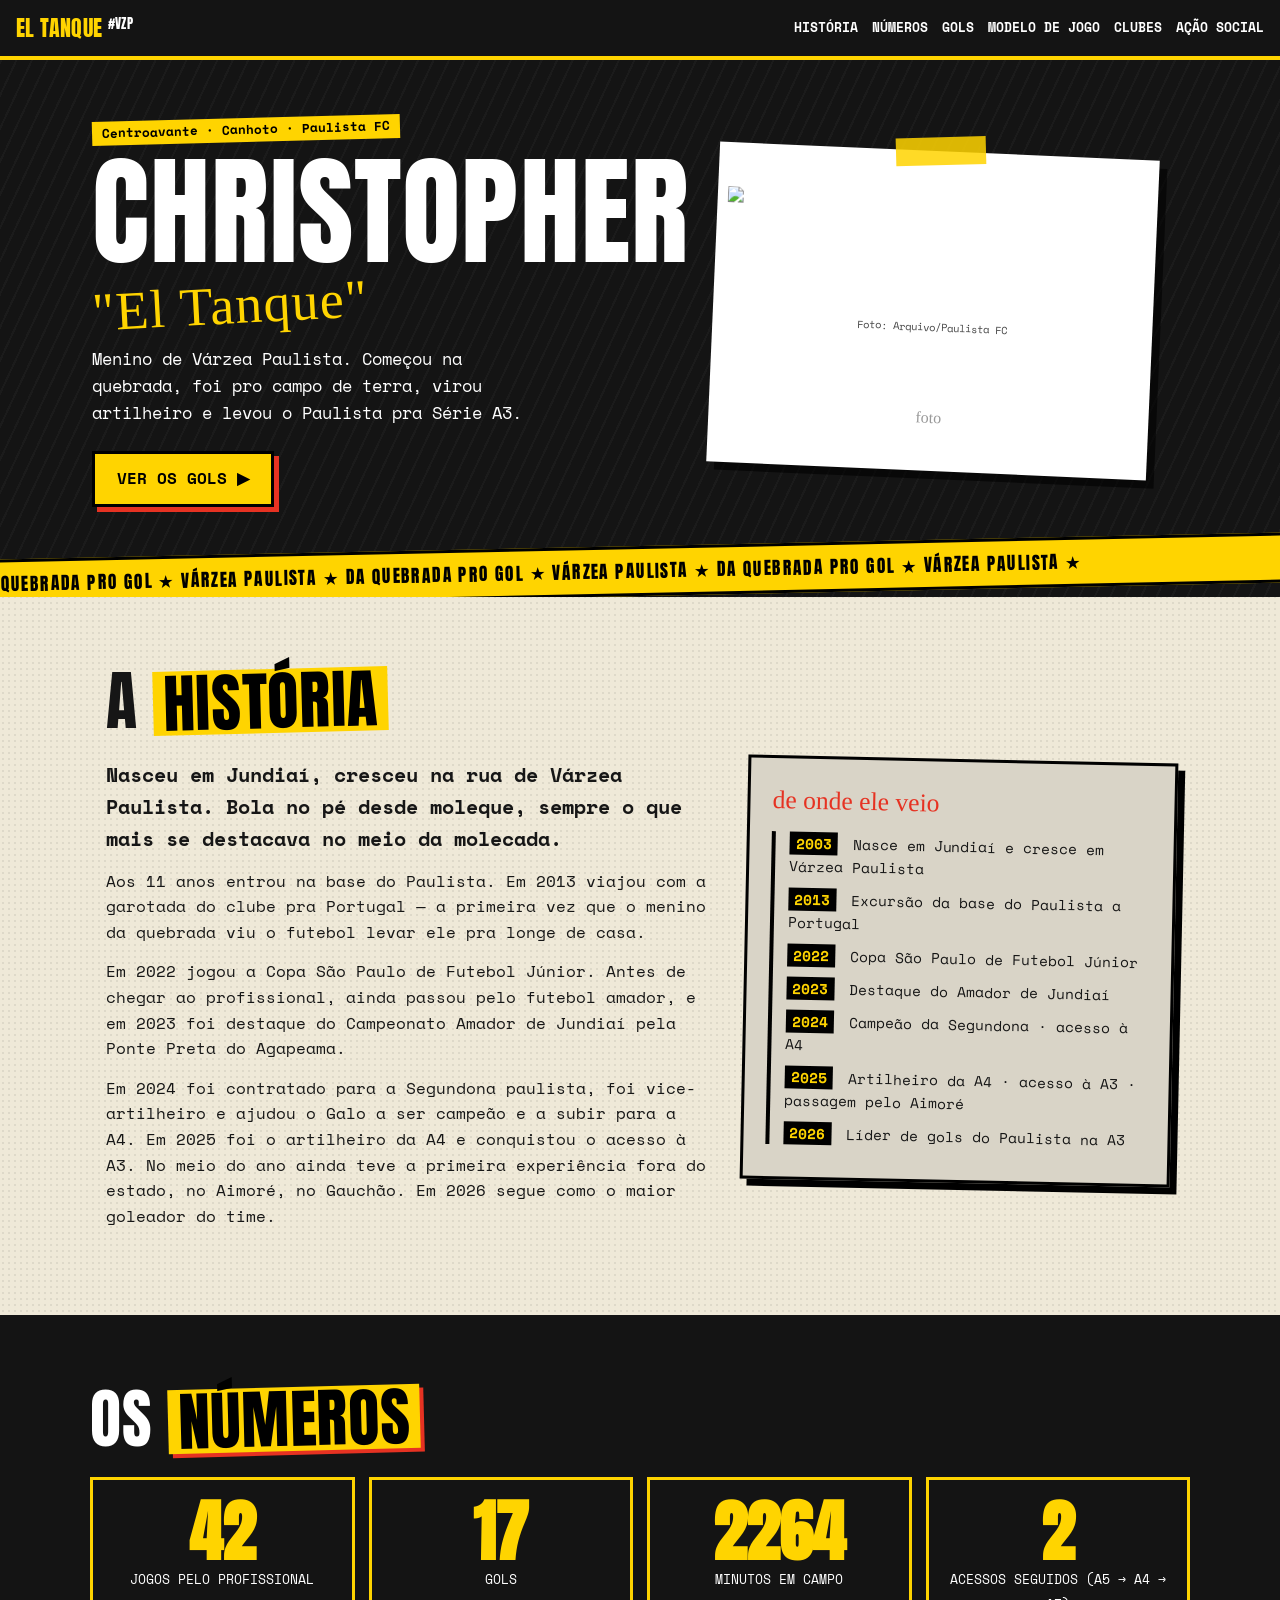
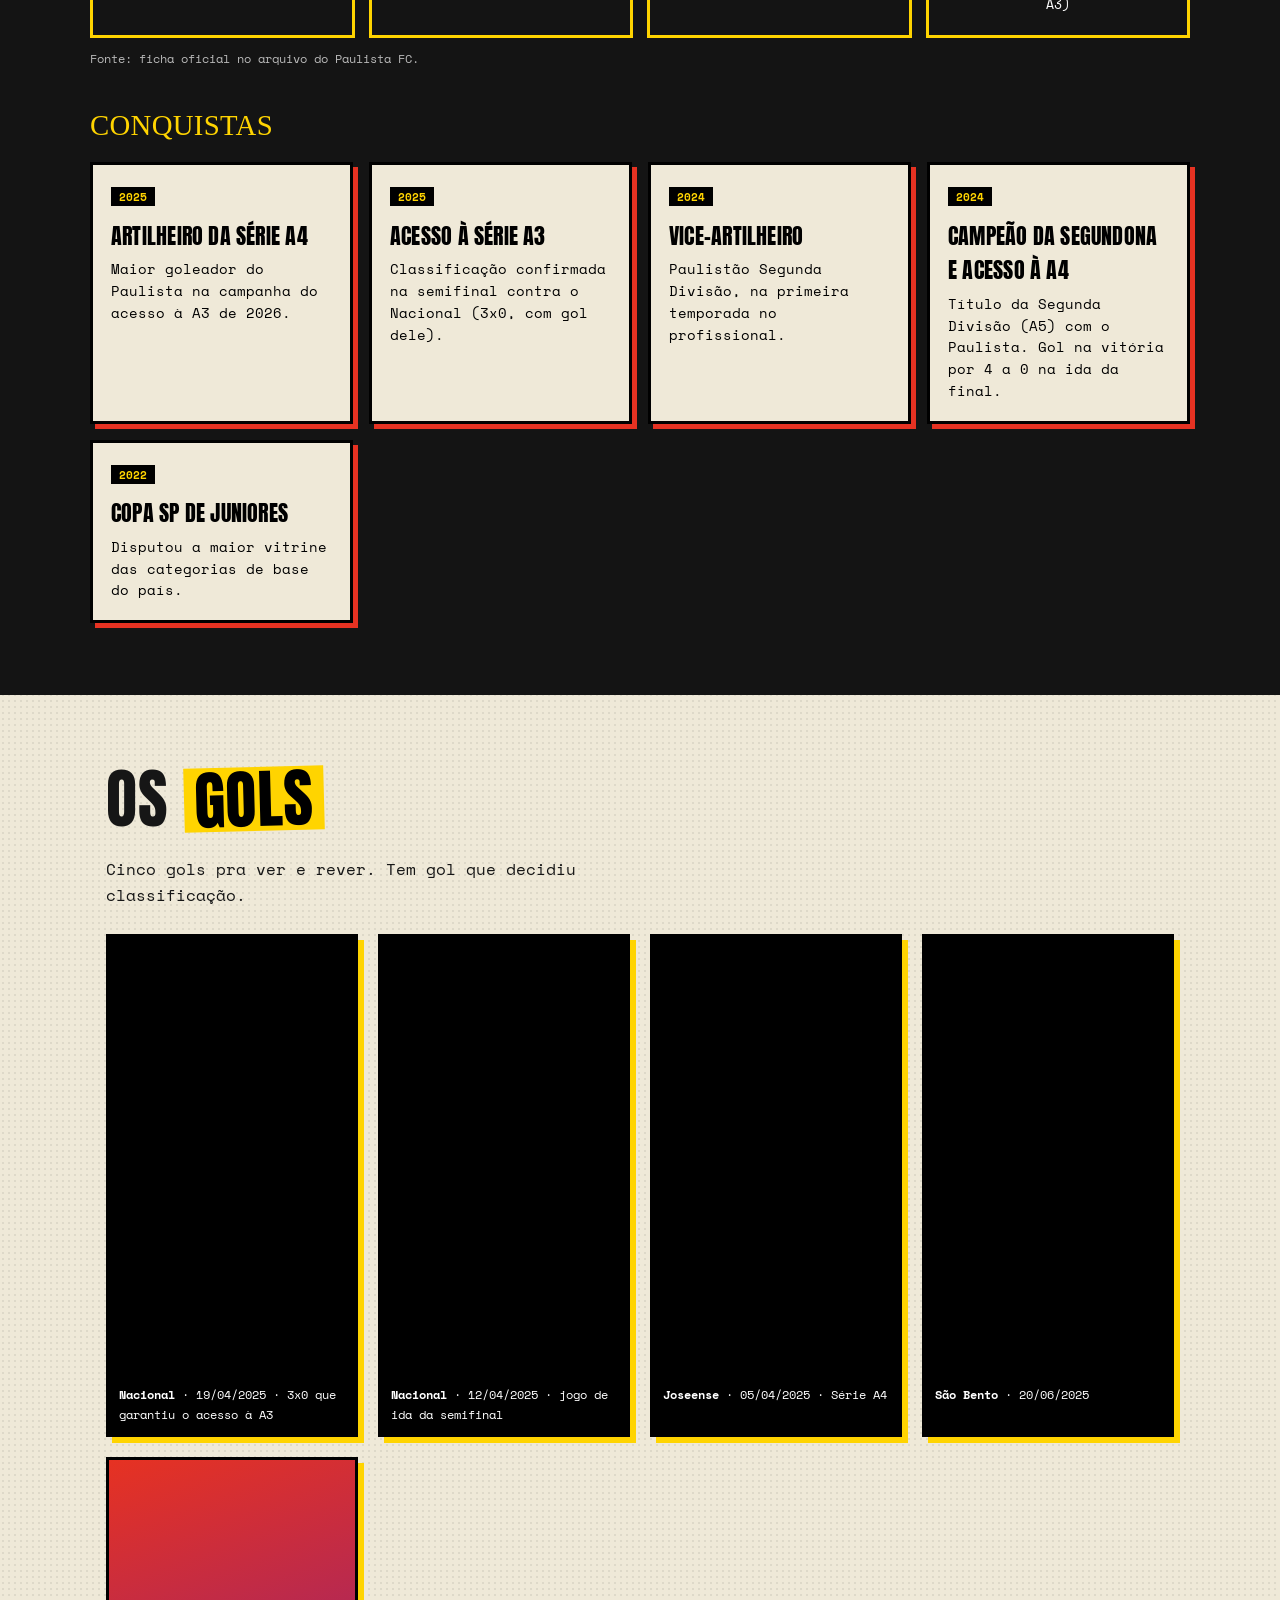
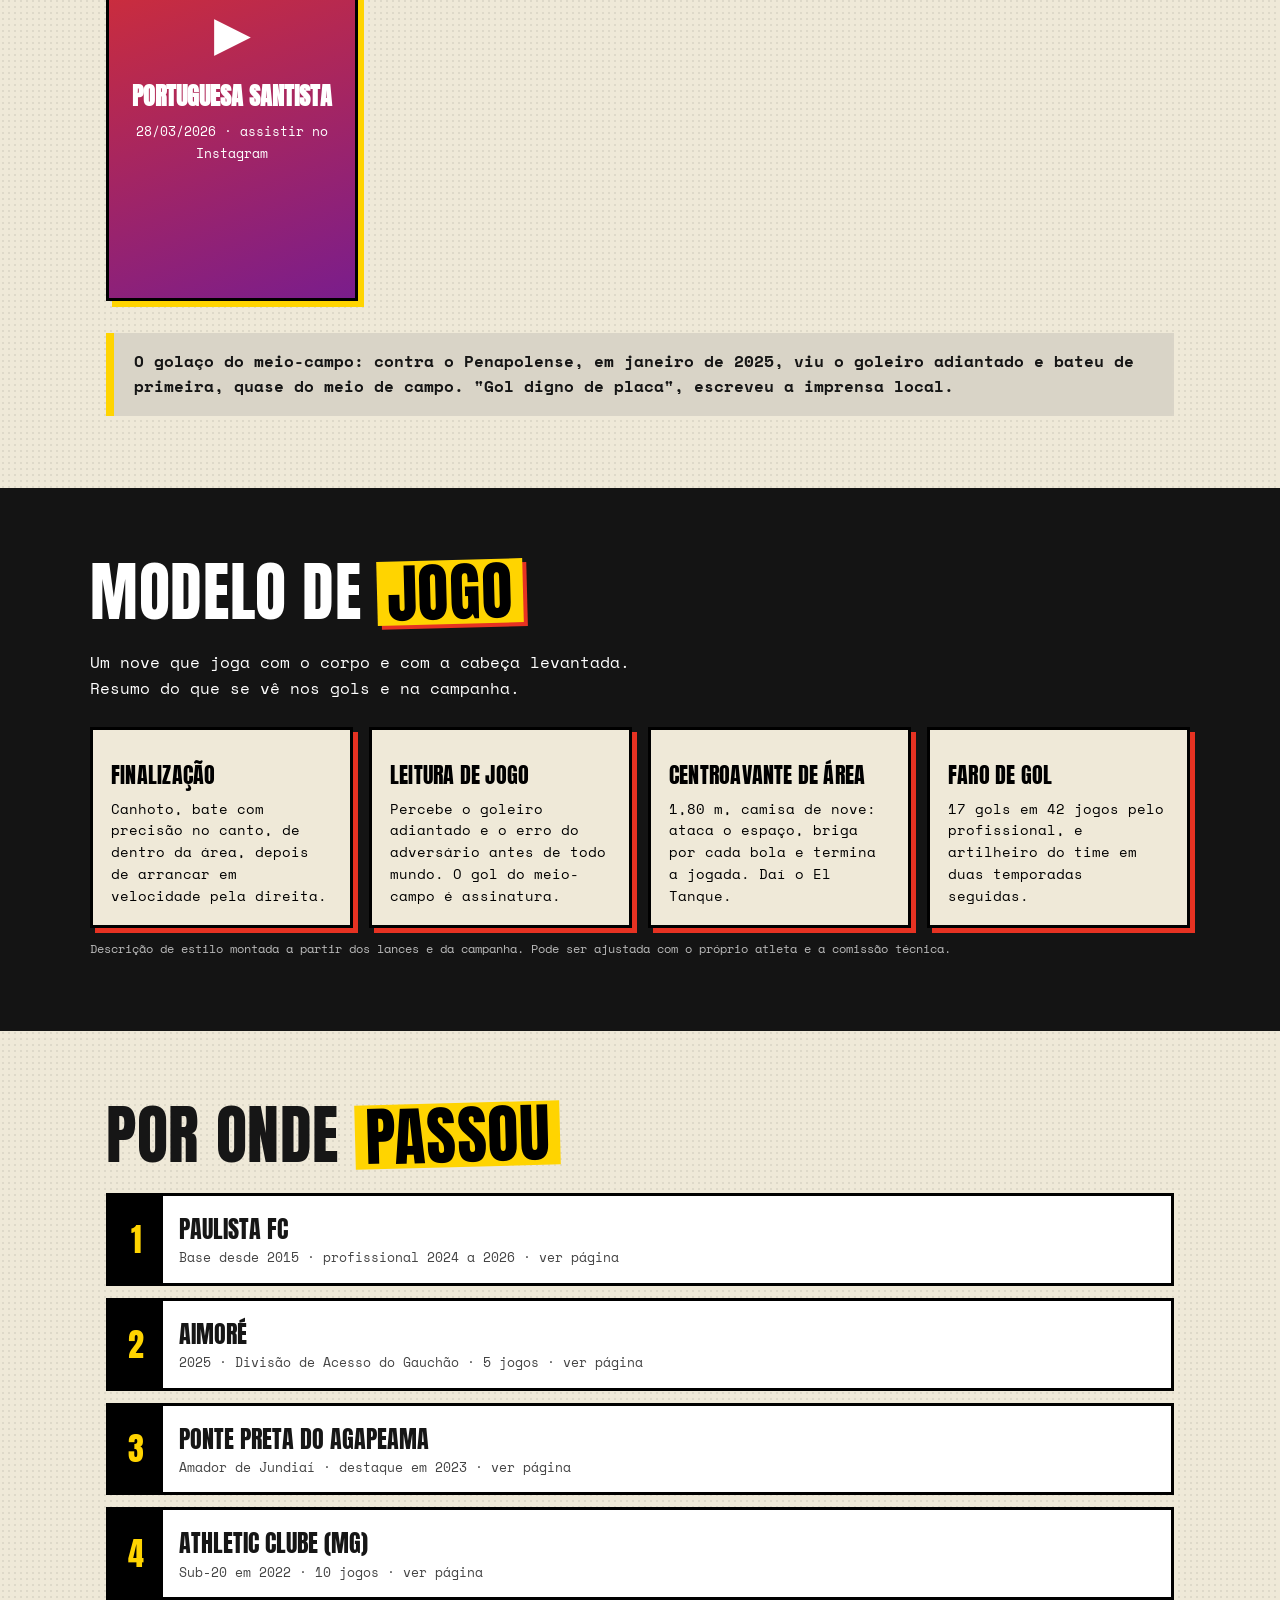
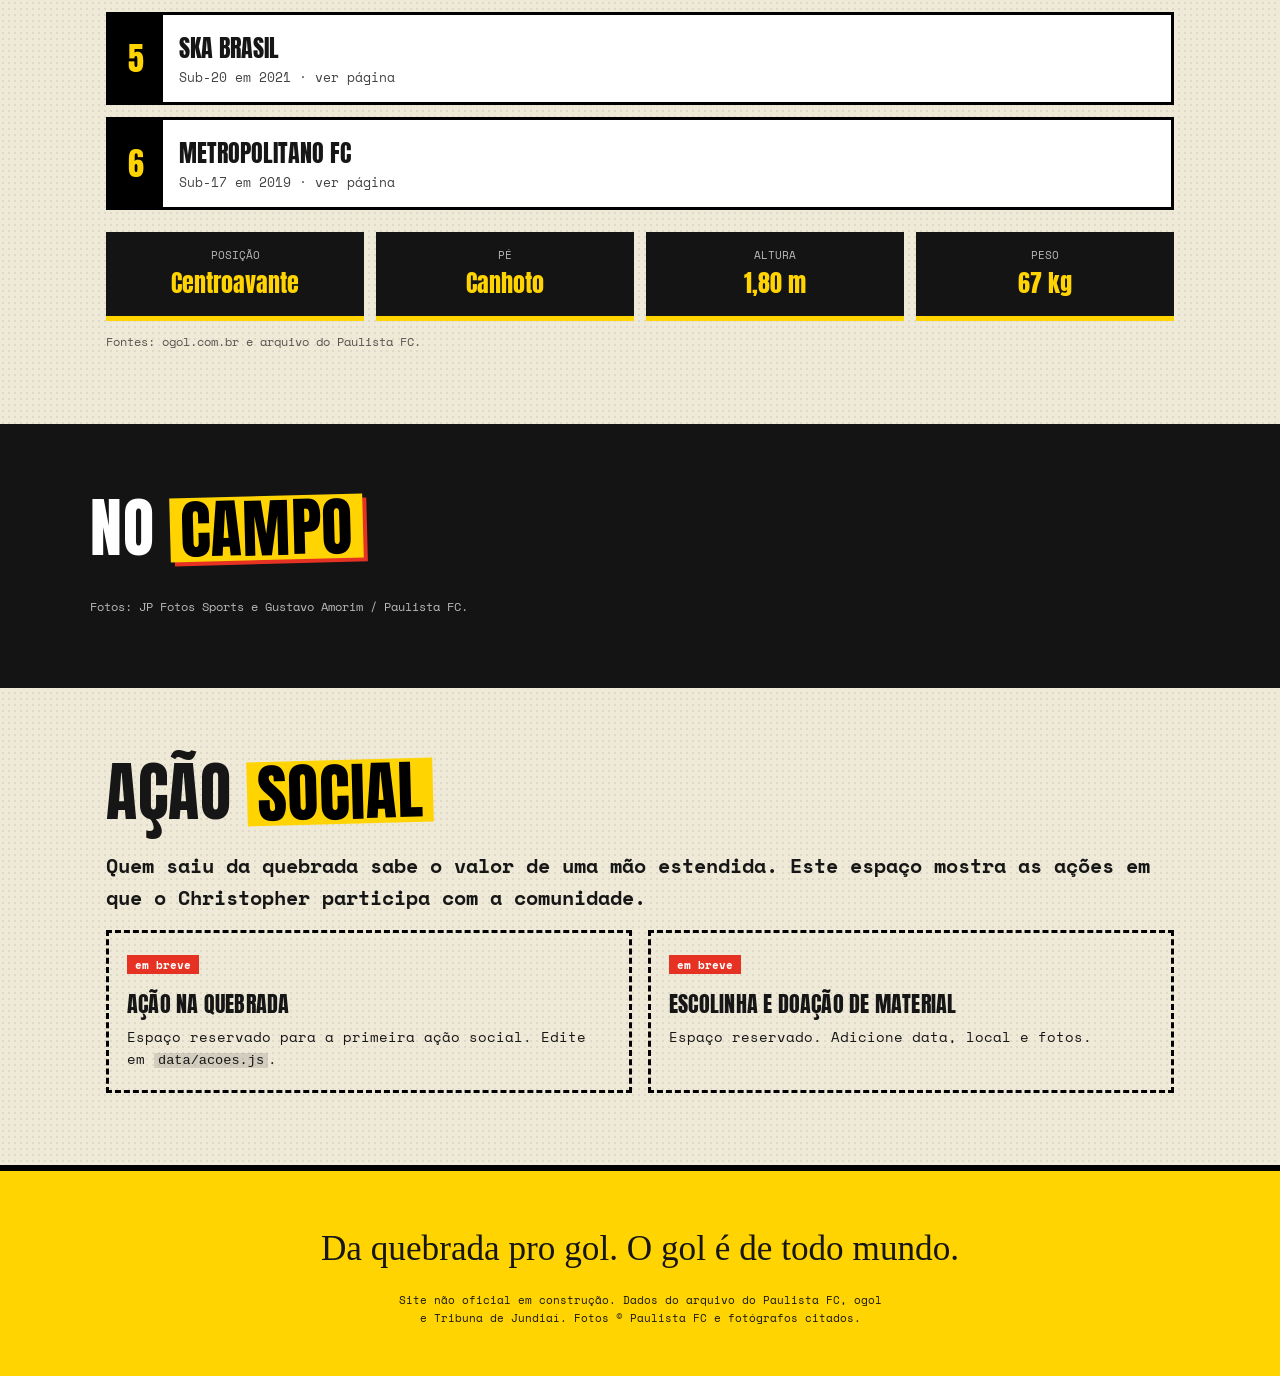
==== commit 62aabc4a: "Páginas por clube, título da Segundona e passagem pelo Aimoré Co-Authored-By: Claude Sonnet 5.5 <nor" ====
--- a/index.html
+++ b/index.html
@@ -3,8 +3,8 @@
 <head>
 <meta charset="utf-8">
 <meta name="viewport" content="width=device-width, initial-scale=1">
-<title>Christopher "El Tanque" Ozana | Atacante do Paulista FC</title>
-<meta name="description" content="Christopher Henrique Ozana, o El Tanque. Criado em Várzea Paulista, artilheiro do Paulista FC. Da quebrada pro profissional.">
+<title>Christopher "El Tanque" | Centroavante do Paulista FC</title>
+<meta name="description" content="Christopher, o El Tanque. Criado em Várzea Paulista, artilheiro do Paulista FC. Da quebrada pro profissional.">
 <link rel="preconnect" href="https://fonts.googleapis.com">
 <link rel="preconnect" href="https://fonts.gstatic.com" crossorigin>
 <link href="https://fonts.googleapis.com/css2?family=Anton&family=Permanent+Marker&family=Space+Mono:wght@400;700&display=swap" rel="stylesheet">
@@ -29,12 +29,12 @@
 <section class="hero">
   <div class="hero-txt">
     <p class="tag">Centroavante · Canhoto · Paulista FC</p>
-    <h1><span>Christopher</span><em>"El Tanque"</em><span>Ozana</span></h1>
+    <h1><span>Christopher</span><em>"El Tanque"</em></h1>
     <p class="lead">Menino de Várzea Paulista. Começou na quebrada, foi pro campo de terra, virou artilheiro e levou o Paulista pra Série A3.</p>
     <a class="btn" href="#gols">Ver os gols ▶</a>
   </div>
   <figure class="hero-img">
-    <img src="https://pub-e25fdf6abf634a238ada18f781b71621.r2.dev/jogadores/1785713782309-5dec1a4c38c7.webp" alt="Christopher Ozana, atacante do Paulista FC" onerror="this.closest('figure').classList.add('noimg')">
+    <img src="https://pub-e25fdf6abf634a238ada18f781b71621.r2.dev/jogadores/1785713782309-5dec1a4c38c7.webp" alt="Christopher El Tanque, atacante do Paulista FC" onerror="this.closest('figure').classList.add('noimg')">
     <figcaption>Foto: Arquivo/Paulista FC</figcaption>
   </figure>
   <div class="tape" aria-hidden="true">DA QUEBRADA PRO GOL ★ VÁRZEA PAULISTA ★ DA QUEBRADA PRO GOL ★ VÁRZEA PAULISTA ★ DA QUEBRADA PRO GOL ★ VÁRZEA PAULISTA ★</div>
@@ -47,7 +47,7 @@
       <p class="big">Nasceu em Jundiaí, cresceu na rua de Várzea Paulista. Bola no pé desde moleque, sempre o que mais se destacava no meio da molecada.</p>
       <p>Aos 11 anos entrou na base do Paulista. Em 2013 viajou com a garotada do clube pra Portugal — a primeira vez que o menino da quebrada viu o futebol levar ele pra longe de casa.</p>
       <p>Em 2022 jogou a Copa São Paulo de Futebol Júnior. Antes de chegar ao profissional, ainda passou pelo futebol amador, e em 2023 foi destaque do Campeonato Amador de Jundiaí pela Ponte Preta do Agapeama.</p>
-      <p>Em 2024 foi contratado para a Segundona paulista e terminou como vice-artilheiro. Em 2025 foi o artilheiro da Série A4 e ajudou o Galo a conquistar o acesso à A3. Em 2026 segue como o maior goleador do time.</p>
+      <p>Em 2024 foi contratado para a Segundona paulista, foi vice-artilheiro e ajudou o Galo a ser campeão e a subir para a A4. Em 2025 foi o artilheiro da A4 e conquistou o acesso à A3. No meio do ano ainda teve a primeira experiência fora do estado, no Aimoré, no Gauchão. Em 2026 segue como o maior goleador do time.</p>
     </div>
     <aside class="poster">
       <p class="marker">de onde ele veio</p>
@@ -56,8 +56,8 @@
         <li><b>2013</b> Excursão da base do Paulista a Portugal</li>
         <li><b>2022</b> Copa São Paulo de Futebol Júnior</li>
         <li><b>2023</b> Destaque do Amador de Jundiaí</li>
-        <li><b>2024</b> Vice-artilheiro da Segundona</li>
-        <li><b>2025</b> Artilheiro da A4 · acesso à A3</li>
+        <li><b>2024</b> Campeão da Segundona · acesso à A4</li>
+        <li><b>2025</b> Artilheiro da A4 · acesso à A3 · passagem pelo Aimoré</li>
         <li><b>2026</b> Líder de gols do Paulista na A3</li>
       </ul>
     </aside>
@@ -70,7 +70,7 @@
     <div><strong data-n="42">0</strong><span>jogos pelo profissional</span></div>
     <div><strong data-n="17">0</strong><span>gols</span></div>
     <div><strong data-n="2264">0</strong><span>minutos em campo</span></div>
-    <div><strong data-n="1">0</strong><span>acesso à Série A3</span></div>
+    <div><strong data-n="2">0</strong><span>acessos seguidos (A5 → A4 → A3)</span></div>
   </div>
   <p class="note">Fonte: ficha oficial no arquivo do Paulista FC.</p>
 
@@ -79,7 +79,7 @@
     <article><span>2025</span><h4>Artilheiro da Série A4</h4><p>Maior goleador do Paulista na campanha do acesso à A3 de 2026.</p></article>
     <article><span>2025</span><h4>Acesso à Série A3</h4><p>Classificação confirmada na semifinal contra o Nacional (3x0, com gol dele).</p></article>
     <article><span>2024</span><h4>Vice-artilheiro</h4><p>Paulistão Segunda Divisão, na primeira temporada no profissional.</p></article>
-    <article><span>Título</span><h4>Paulista Sub-23 Segunda Divisão</h4><p>Campeão da categoria pelo Paulista, segundo o ogol.</p></article>
+    <article><span>2024</span><h4>Campeão da Segundona e acesso à A4</h4><p>Título da Segunda Divisão (A5) com o Paulista. Gol na vitória por 4 a 0 na ida da final.</p></article>
     <article><span>2022</span><h4>Copa SP de Juniores</h4><p>Disputou a maior vitrine das categorias de base do país.</p></article>
   </div>
 </section>
@@ -130,12 +130,12 @@
 <section id="clubes" class="sec">
   <h2>Por onde <b>passou</b></h2>
   <ol class="clubs">
-    <li><b>Paulista FC</b><span>Base desde 2015 · profissional em 2024, 2025 e 2026</span></li>
-    <li><b>Aimoré</b><span>2025 · 5 jogos</span></li>
-    <li><b>Ponte Preta do Agapeama</b><span>Amador de Jundiaí · destaque em 2023</span></li>
-    <li><b>Athletic Clube (MG)</b><span>Sub-20 em 2022 · 10 jogos</span></li>
-    <li><b>SKA Brasil</b><span>Sub-20 em 2021</span></li>
-    <li><b>Metropolitano FC</b><span>Sub-17 em 2019</span></li>
+    <li><a href="clubes/paulista.html"><b>Paulista FC</b><span>Base desde 2015 · profissional 2024 a 2026 · ver página</span></a></li>
+    <li><a href="clubes/aimore.html"><b>Aimoré</b><span>2025 · Divisão de Acesso do Gauchão · 5 jogos · ver página</span></a></li>
+    <li><a href="clubes/ponte-preta-agapeama.html"><b>Ponte Preta do Agapeama</b><span>Amador de Jundiaí · destaque em 2023 · ver página</span></a></li>
+    <li><a href="clubes/athletic-mg.html"><b>Athletic Clube (MG)</b><span>Sub-20 em 2022 · 10 jogos · ver página</span></a></li>
+    <li><a href="clubes/ska-brasil.html"><b>SKA Brasil</b><span>Sub-20 em 2021 · ver página</span></a></li>
+    <li><a href="clubes/metropolitano.html"><b>Metropolitano FC</b><span>Sub-17 em 2019 · ver página</span></a></li>
   </ol>
   <div class="ficha">
     <div><small>Posição</small><b>Centroavante</b></div>
--- a/style.css
+++ b/style.css
@@ -107,3 +107,23 @@
 .ficha small{display:block;font-size:.7rem;text-transform:uppercase;opacity:.7}
 .ficha b{font-family:"Anton";font-weight:400;font-size:1.5rem;color:var(--amarelo)}
 @media(max-width:800px){.ficha{grid-template-columns:1fr 1fr}}
+
+.club-hero{background:var(--asfalto);color:#fff;padding:56px 16px 44px;text-align:center;border-bottom:6px solid var(--amarelo)}
+.club-hero h1{font-size:clamp(2.6rem,9vw,6rem);line-height:1}
+.club-hero .per{color:var(--amarelo);font-size:1.6rem;transform:rotate(-2deg);margin:6px 0 14px}
+.club-hero .lead2{margin:auto;max-width:60ch}
+.stats.lite{margin-bottom:28px;grid-template-columns:repeat(auto-fit,minmax(140px,1fr))}
+.stats.lite div{background:var(--asfalto)}
+.blocos{display:grid;gap:16px;margin-bottom:32px}
+.blocos article{background:#fff;border:3px solid #000;border-left:12px solid var(--amarelo);padding:16px 18px}
+.blocos h3{font-size:1.4rem;margin-bottom:6px}
+.sec h2.sub{font-size:2rem;margin:34px 0 18px}
+.tbl{overflow-x:auto}
+.tbl table{width:100%;border-collapse:collapse;background:#fff;border:3px solid #000}
+.tbl th{background:#000;color:var(--amarelo);text-align:left;padding:8px;font-size:.8rem;text-transform:uppercase}
+.tbl td{padding:8px;border-top:2px solid #000;font-size:.85rem}
+.pn{display:flex;justify-content:space-between;gap:10px;margin-top:40px;flex-wrap:wrap}
+.pn a{font-family:Anton;text-transform:uppercase;background:#000;color:var(--amarelo);padding:10px 16px;text-decoration:none}
+.fontes a{text-decoration:underline}
+.clubs li a{text-decoration:none;color:inherit;display:flex;flex-direction:column}
+.clubs li:hover{background:var(--amarelo)}
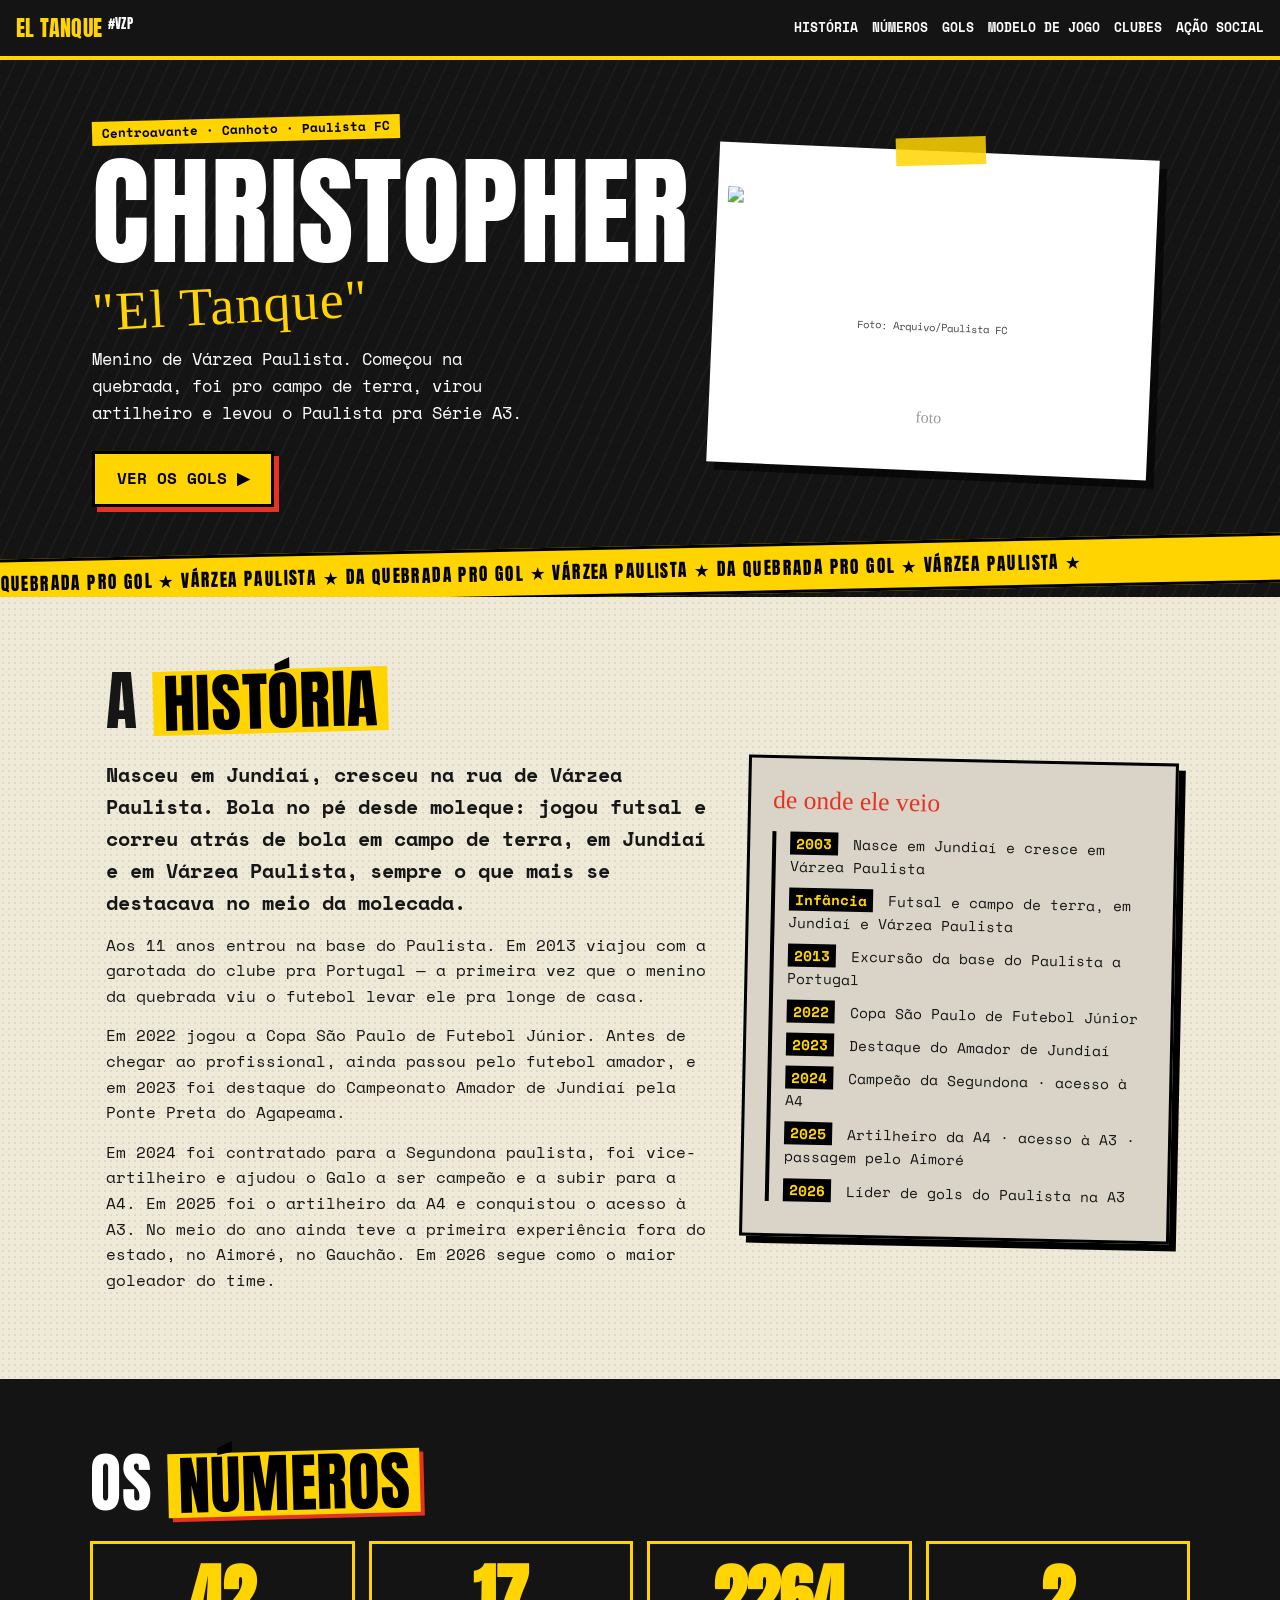
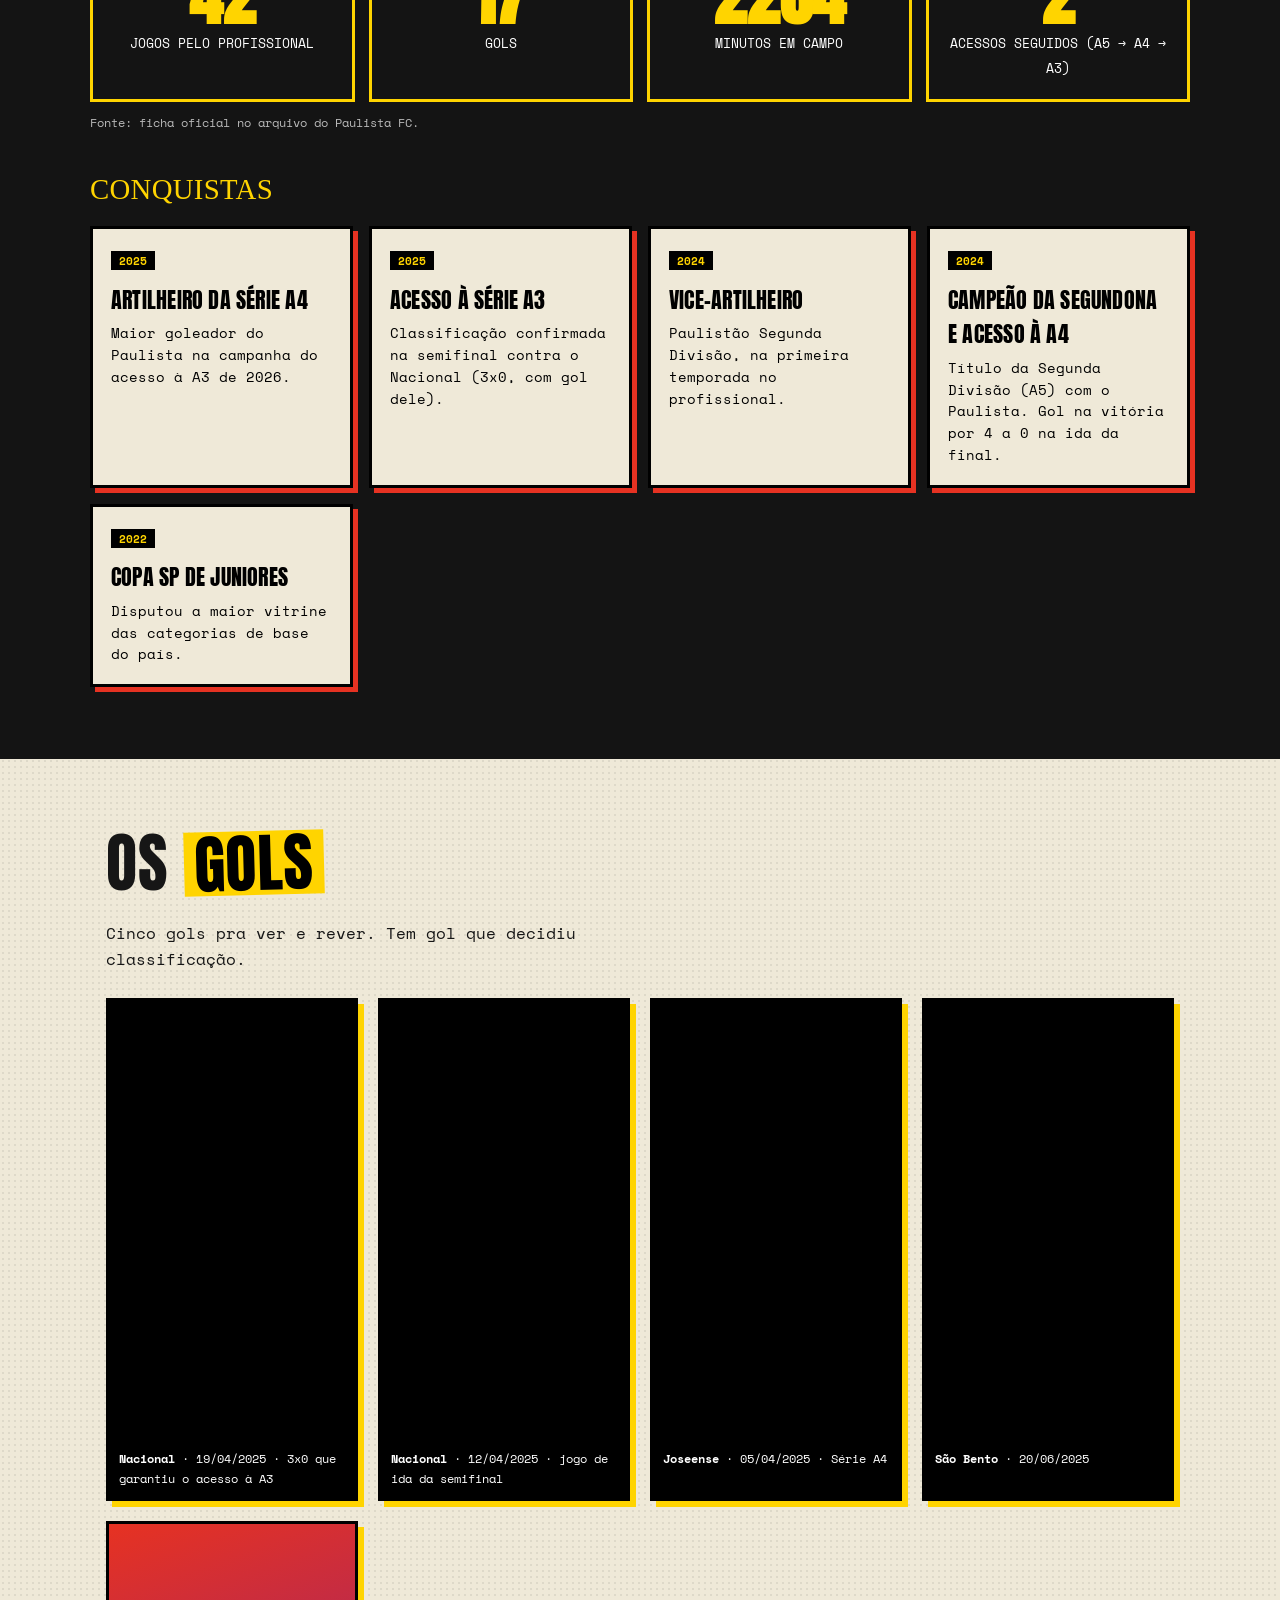
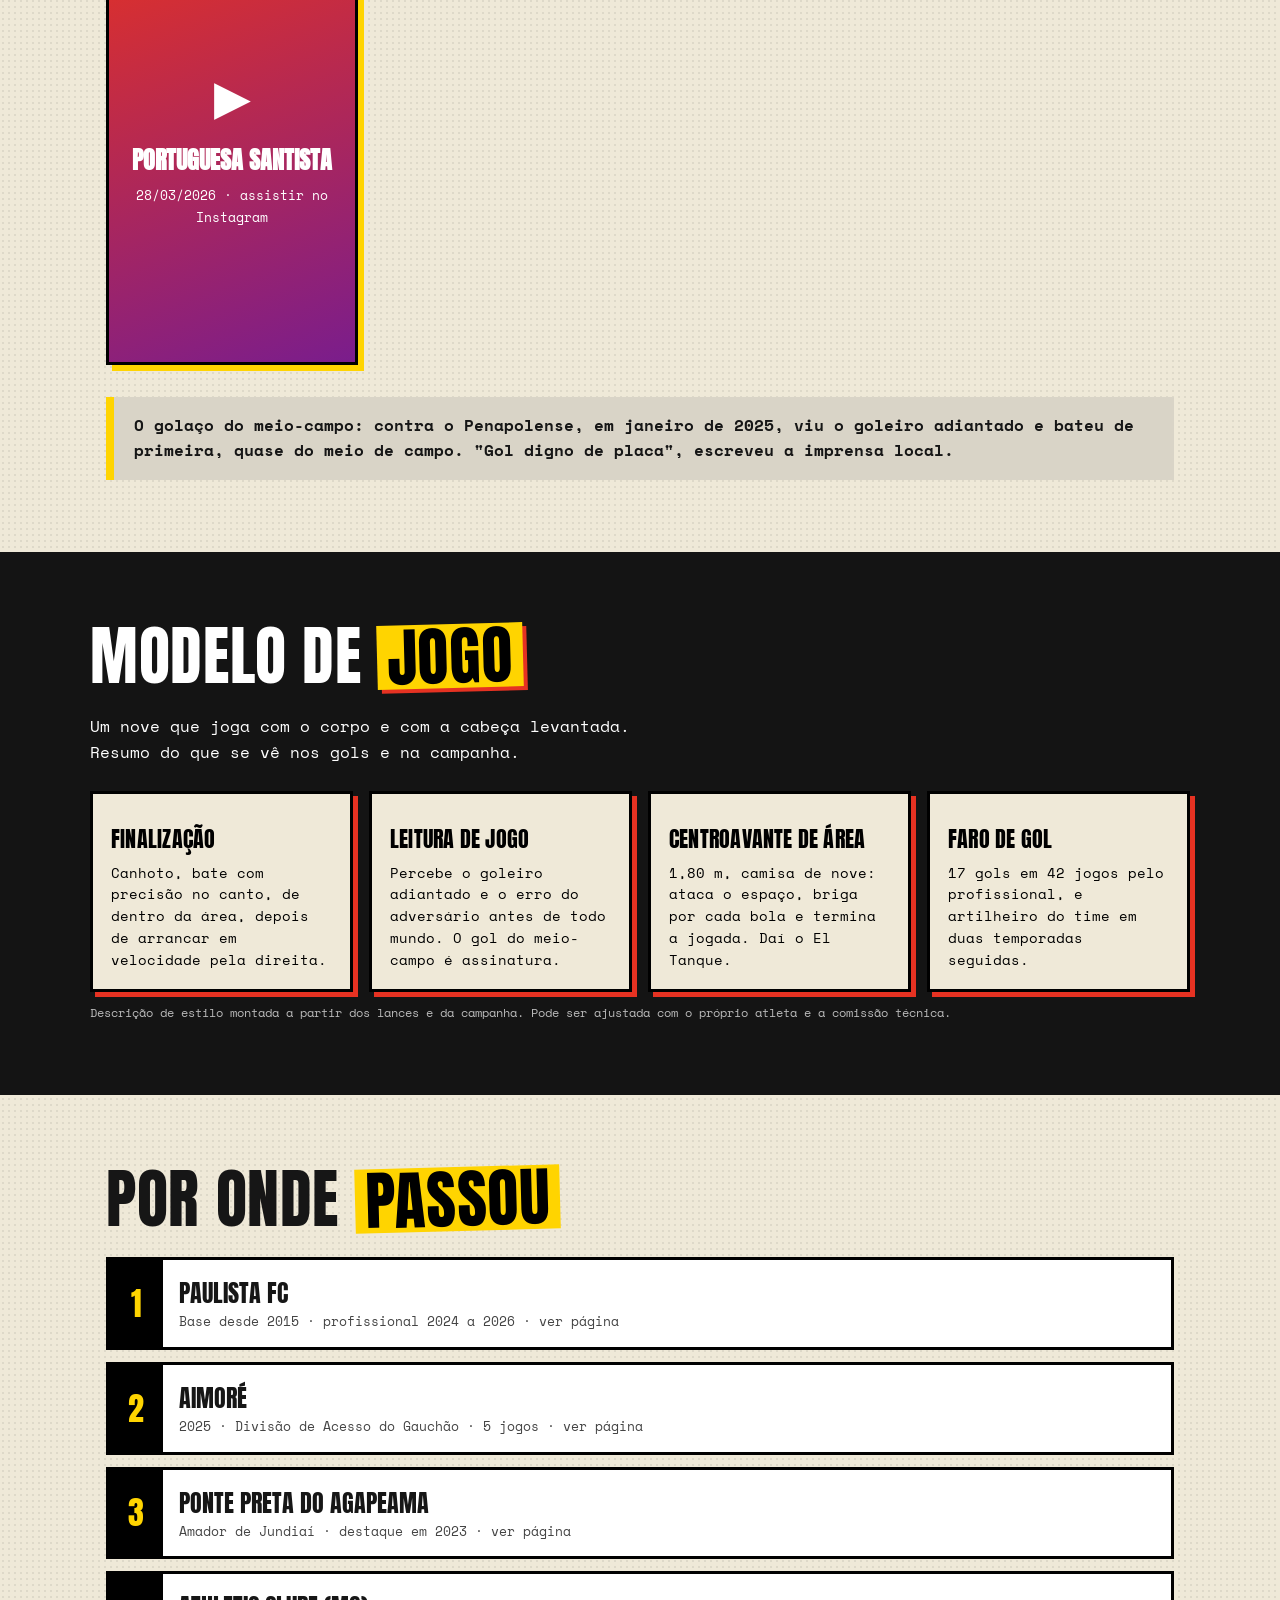
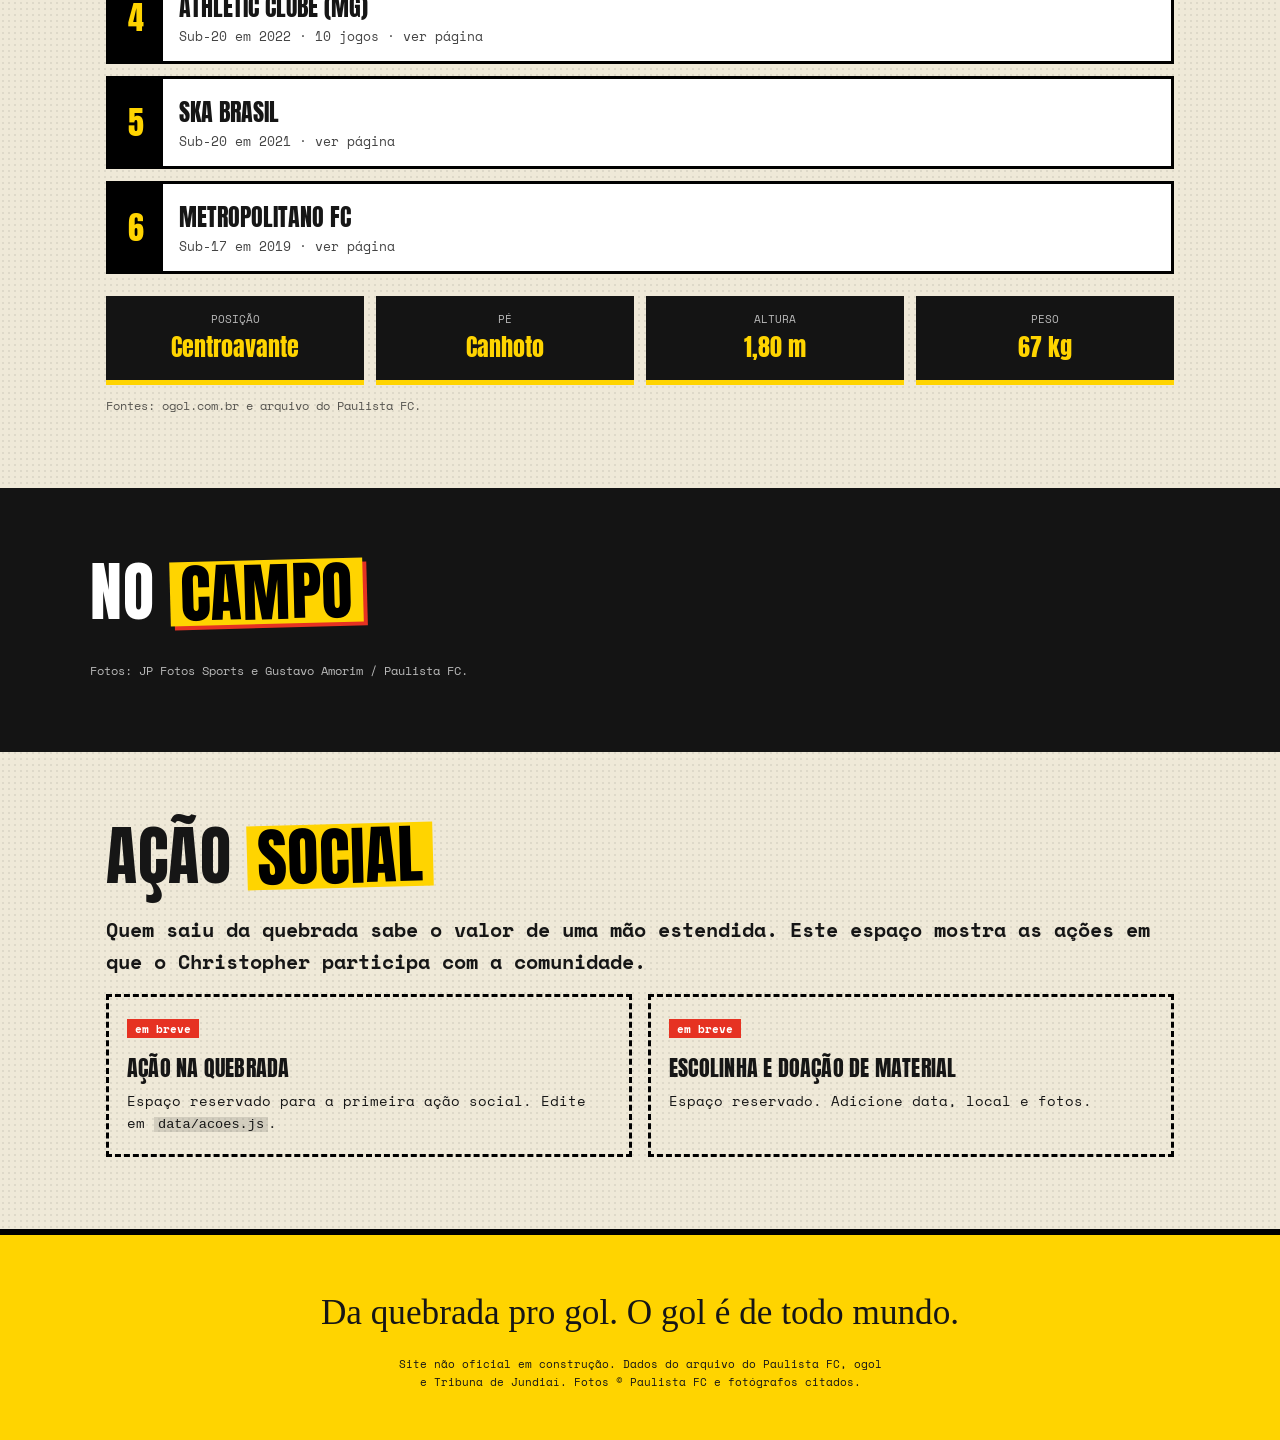
==== commit 26501162: "Infância no futsal e no campo de terra Co-Authored-By: Claude Sonnet 5.5 <noreply@anthropic.com>" ====
--- a/index.html
+++ b/index.html
@@ -44,7 +44,7 @@
   <h2>A <b>história</b></h2>
   <div class="cols">
     <div>
-      <p class="big">Nasceu em Jundiaí, cresceu na rua de Várzea Paulista. Bola no pé desde moleque, sempre o que mais se destacava no meio da molecada.</p>
+      <p class="big">Nasceu em Jundiaí, cresceu na rua de Várzea Paulista. Bola no pé desde moleque: jogou futsal e correu atrás de bola em campo de terra, em Jundiaí e em Várzea Paulista, sempre o que mais se destacava no meio da molecada.</p>
       <p>Aos 11 anos entrou na base do Paulista. Em 2013 viajou com a garotada do clube pra Portugal — a primeira vez que o menino da quebrada viu o futebol levar ele pra longe de casa.</p>
       <p>Em 2022 jogou a Copa São Paulo de Futebol Júnior. Antes de chegar ao profissional, ainda passou pelo futebol amador, e em 2023 foi destaque do Campeonato Amador de Jundiaí pela Ponte Preta do Agapeama.</p>
       <p>Em 2024 foi contratado para a Segundona paulista, foi vice-artilheiro e ajudou o Galo a ser campeão e a subir para a A4. Em 2025 foi o artilheiro da A4 e conquistou o acesso à A3. No meio do ano ainda teve a primeira experiência fora do estado, no Aimoré, no Gauchão. Em 2026 segue como o maior goleador do time.</p>
@@ -53,6 +53,7 @@
       <p class="marker">de onde ele veio</p>
       <ul class="timeline">
         <li><b>2003</b> Nasce em Jundiaí e cresce em Várzea Paulista</li>
+        <li><b>Infância</b> Futsal e campo de terra, em Jundiaí e Várzea Paulista</li>
         <li><b>2013</b> Excursão da base do Paulista a Portugal</li>
         <li><b>2022</b> Copa São Paulo de Futebol Júnior</li>
         <li><b>2023</b> Destaque do Amador de Jundiaí</li>
